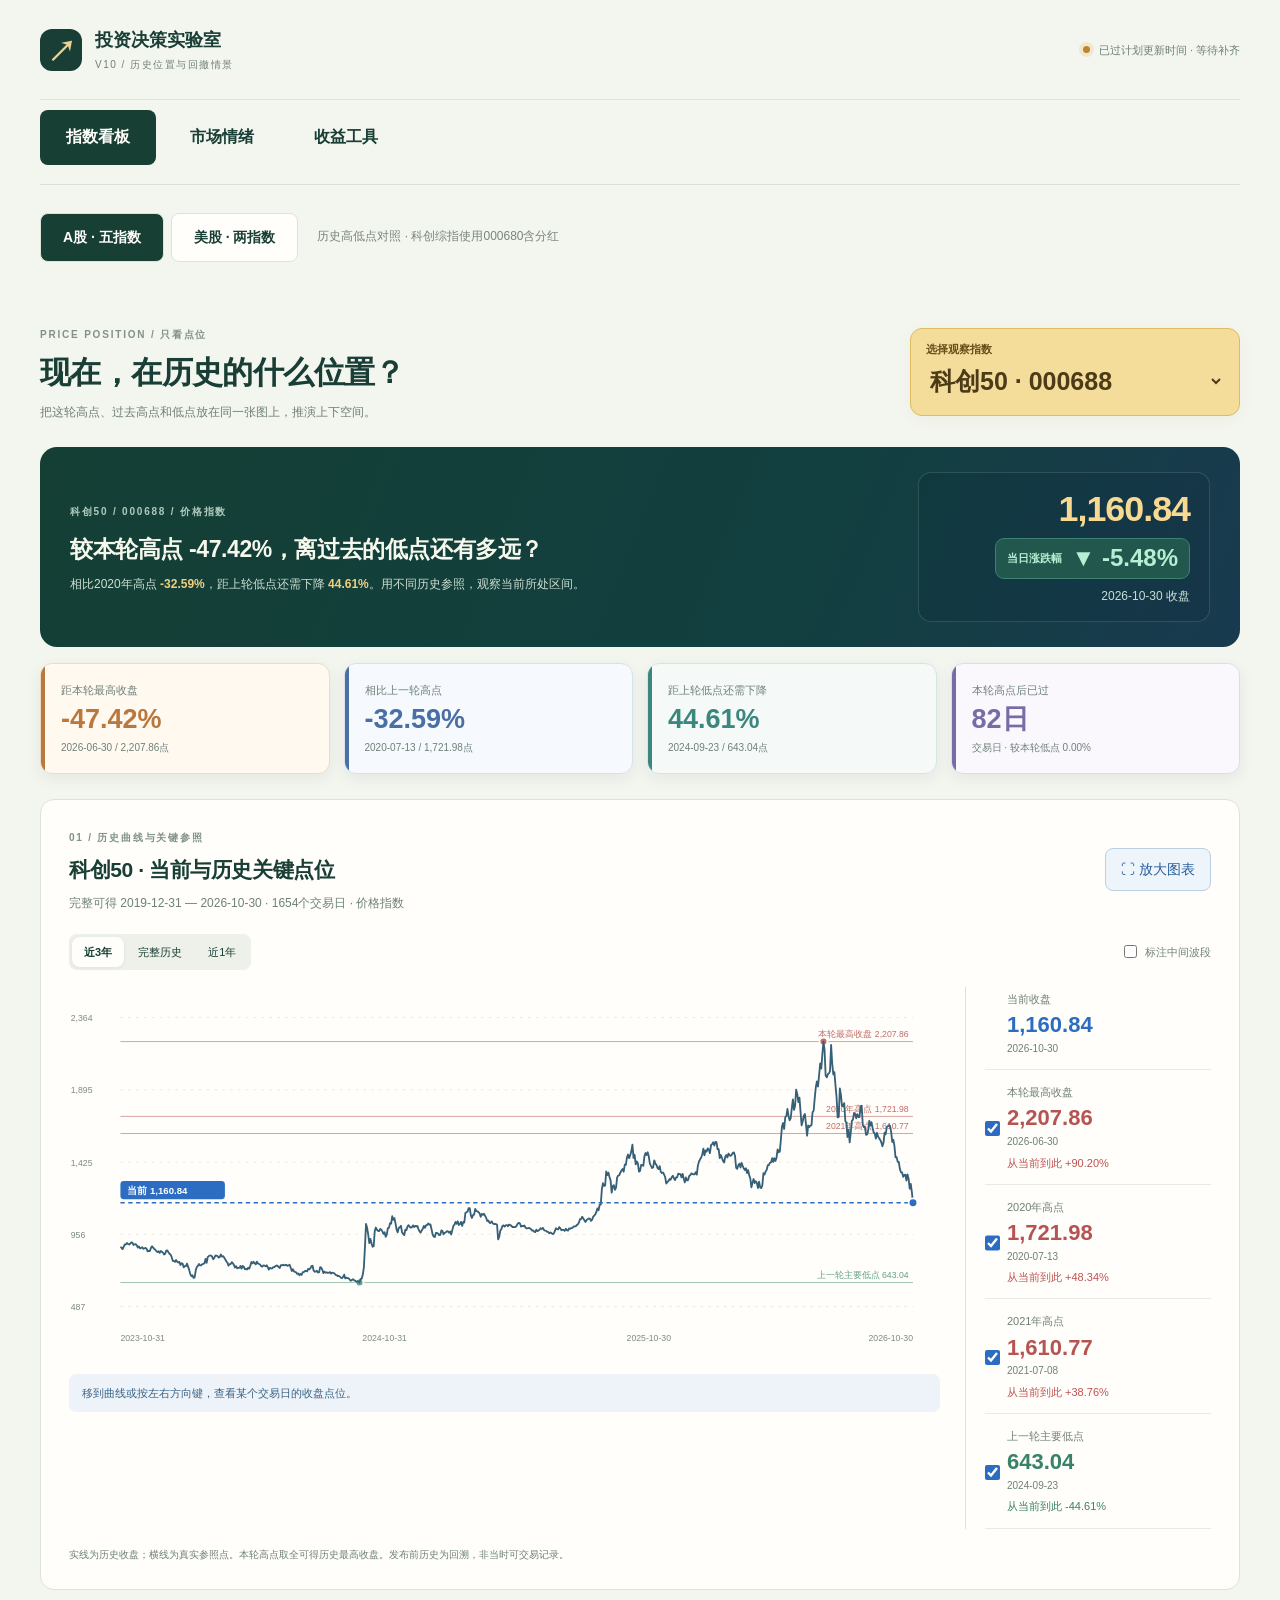
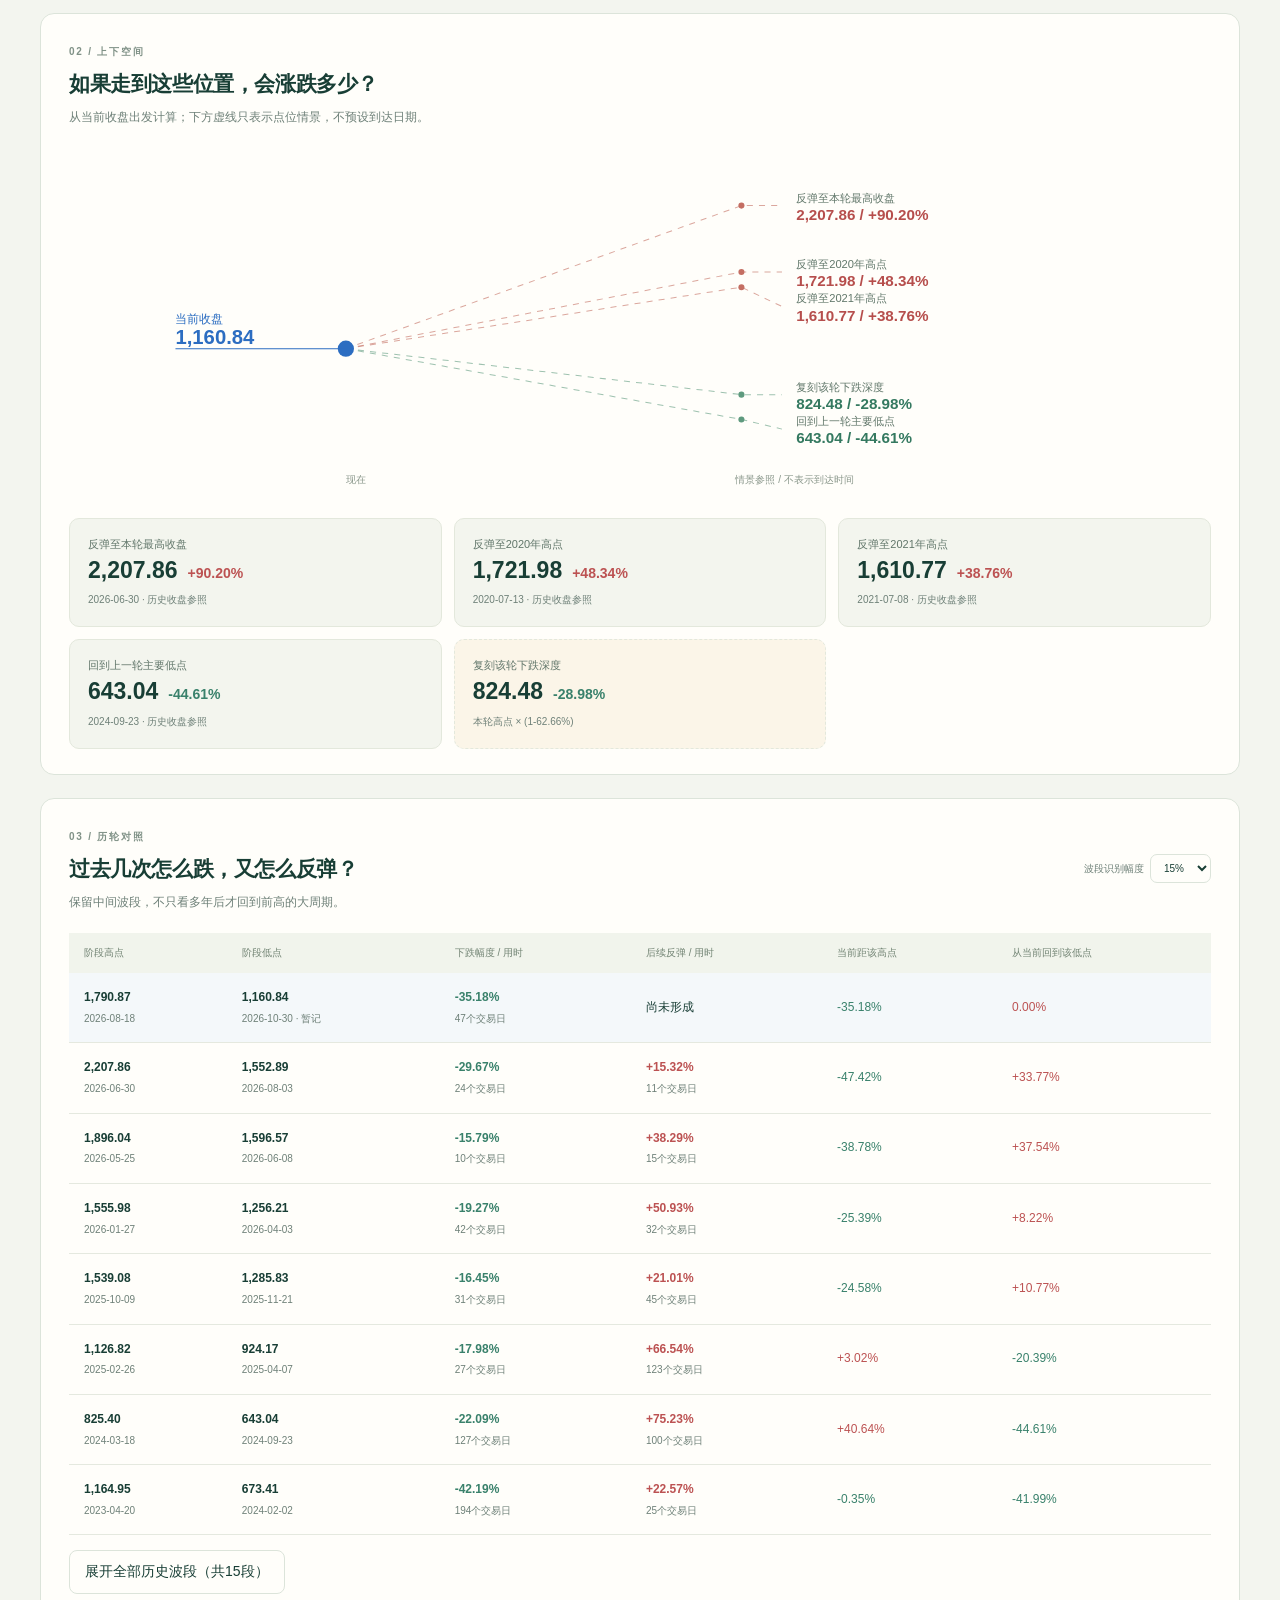
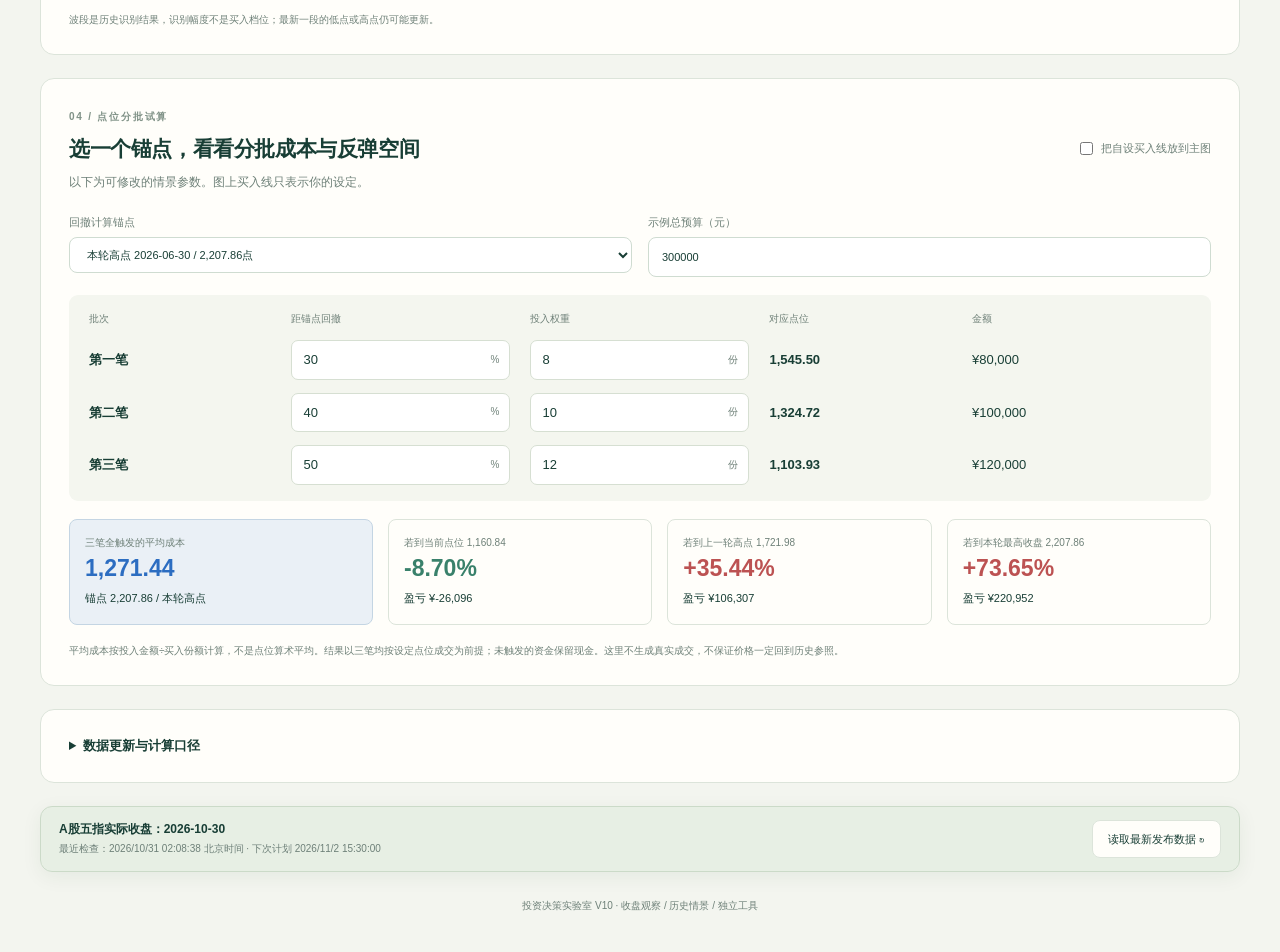
==== index.html @ 1f089e15 "fix(ui): separate daily change and close dates" ====
<!doctype html><html lang="zh-CN"><head><meta charset="utf-8"><meta name="viewport" content="width=device-width,initial-scale=1"><title>投资决策实验室 · V10</title><link rel="stylesheet" href="map-style.css?v=20261030r6"></head><body>
<header><a class="brand" href="#"><span class="brand-icon">↗</span><span>投资决策实验室<small>V10 / 历史位置与回撤情景</small></span></a><div class="status-pill"><i></i><span id="serviceState">正在连接每日收盘数据</span></div></header>
<main><nav class="main-nav" aria-label="主导航"><button data-page="indices" class="active">指数看板</button><button data-page="sentiment">市场情绪</button><button data-page="tools">收益工具</button></nav><div id="indicesPage"><div class="market-switch" role="group" aria-label="市场选择"><button data-market="cn" class="active">A股 · 五指数</button><button data-market="us">美股 · 两指数</button><span id="marketNote">历史高低点对照 · 科创综指使用000680含分红</span></div><section class="intro"><div><span class="eyebrow">PRICE POSITION / 只看点位</span><h1>现在，在历史的什么位置？</h1><p id="introText">把这轮高点、过去高点和低点放在同一张图上，推演上下空间。</p></div><label class="index-picker">选择观察指数<select id="indexSelect" aria-label="选择观察指数"><option value="000688">科创50 · 000688</option><option value="000680">科创综指 · 000680</option><option value="000698">科创100 · 000698</option><option value="000699">科创200 · 000699</option><option value="399006">创业板指 · 399006</option></select></label></section>
<section id="daily" class="daily"></section><div id="metrics" class="metrics"></div>
<section class="panel map-panel"><div class="section-head"><div><span class="eyebrow">01 / 历史曲线与关键参照</span><h2 id="chartTitle">指数点位地图</h2><p id="chartDates"></p></div><button id="zoomButton" class="zoom-button">⛶ 放大图表</button></div><div class="chart-tools"><div id="ranges" class="segmented"><button data-range="three" class="active">近3年</button><button data-range="all" id="allRange">完整历史</button><button data-range="year">近1年</button></div><label class="check"><input type="checkbox" id="showStages"> 标注中间波段</label></div><div class="map-grid"><div class="plot-column"><div id="plot"></div><div class="chart-tip" id="chartTip" aria-live="polite">移到曲线或按左右方向键，查看某个交易日的收盘点位。</div></div><div id="anchorList" class="anchor-list"></div></div><p class="chart-note" id="chartMethod"></p></section>
<section class="panel"><div class="section-head"><div><span class="eyebrow">02 / 上下空间</span><h2>如果走到这些位置，会涨跌多少？</h2><p>从当前收盘出发计算；下方虚线只表示点位情景，不预设到达日期。</p></div></div><div id="scenarioPlot"></div><div id="scenarioCards" class="scenario-cards"></div></section>
<section class="panel"><div class="section-head"><div><span class="eyebrow">03 / 历轮对照</span><h2>过去几次怎么跌，又怎么反弹？</h2><p>保留中间波段，不只看多年后才回到前高的大周期。</p></div><label class="small-select">波段识别幅度<select id="waveSize"><option value="0.1">10%</option><option value="0.15" selected>15%</option><option value="0.2">20%</option></select></label></div><div id="historyTable" class="table-scroll"></div><p class="chart-note">波段是历史识别结果，识别幅度不是买入档位；最新一段的低点或高点仍可能更新。</p></section>
<section class="panel" id="usEvidence" hidden></section><section class="panel plan-panel"><div class="section-head"><div><span class="eyebrow">04 / 点位分批试算</span><h2>选一个锚点，看看分批成本与反弹空间</h2><p>以下为可修改的情景参数。图上买入线只表示你的设定。</p></div></div><div class="plan-controls"><label>回撤计算锚点<select id="planAnchor"></select></label><label>示例总预算（元）<input id="budget" type="number" min="1" value="300000" step="10000"></label></div><div class="tranche-inputs"><div>批次</div><div>距锚点回撤</div><div>投入权重</div><div>对应点位</div><div>金额</div><b>第一笔</b><label class="unit"><input aria-label="第一笔回撤百分比" id="dd0" type="number" min="0" max="99" value="30"><span>%</span></label><label class="unit"><input aria-label="第一笔投入权重" id="w0" type="number" min="1" value="8"><span>份</span></label><strong id="p0"></strong><span id="c0"></span><b>第二笔</b><label class="unit"><input aria-label="第二笔回撤百分比" id="dd1" type="number" min="0" max="99" value="40"><span>%</span></label><label class="unit"><input aria-label="第二笔投入权重" id="w1" type="number" min="1" value="10"><span>份</span></label><strong id="p1"></strong><span id="c1"></span><b>第三笔</b><label class="unit"><input aria-label="第三笔回撤百分比" id="dd2" type="number" min="0" max="99" value="50"><span>%</span></label><label class="unit"><input aria-label="第三笔投入权重" id="w2" type="number" min="1" value="12"><span>份</span></label><strong id="p2"></strong><span id="c2"></span></div><p id="planError" role="alert"></p><div id="planResult"></div><p class="chart-note">平均成本按投入金额÷买入份额计算，不是点位算术平均。结果以三笔均按设定点位成交为前提；未触发的资金保留现金。这里不生成真实成交，不保证价格一定回到历史参照。</p></section>
<details class="panel sources"><summary>数据更新与计算口径</summary><div id="sourceDetails"></div><p>A股收盘后半小时（北京时间15:30）检查；美股按交易日历的实际收盘后半小时检查，自动区分夏令时、冬令时和提前收市。</p><p>任务排队、数据源延迟会影响到达时间，页面保留真实收盘日期及错误状态。美股情景只平移历史跌幅，不预测最低点、收益或到达日期。普通／深度／恐慌是观察分类，不是已验证的买入信号。</p><p>科创综指使用000680含分红，其余A股为价格指数；创业板1205附近与593附近分别是上轮低点和全历史极端低点。所有金额试算均不计交易佣金。</p></details><div class="update-bar"><div><b id="updateLabel">读取数据中</b><small id="checkedLabel"></small></div><button id="refreshButton">检查最新收盘 ↻</button></div></div><section id="legacyPage" hidden><iframe id="legacyFrame" title="市场情绪与收益工具" sandbox="allow-scripts allow-same-origin allow-downloads"></iframe></section><footer>投资决策实验室 V10 · 收盘观察 / 历史情景 / 独立工具</footer></main>
<dialog id="zoom"><div class="dialog-head"><h2 id="zoomTitle"></h2><button id="closeZoom" aria-label="关闭放大图表">关闭 ×</button></div><div id="zoomPlot"></div><p class="chart-tip" id="zoomTip"></p></dialog>
<script src="price-core.js?v=20261030r6"></script><script src="wave-core.js?v=20261030r6"></script><script src="seed.js?v=20261030r6"></script><script src="price-view.js?v=20261030r6"></script></body></html>
---- map-style.css ----
:root{--ink:#183e35;--muted:#6e8078;--paper:#fffefa;--bg:#f3f5ef;--line:#dce4da;--blue:#2c6dc1;--red:#bc5252;--green:#39816b;--gold:#bd852f;--font:Inter,"Microsoft YaHei","PingFang SC",sans-serif}*{box-sizing:border-box}body{margin:0;background:var(--bg);color:var(--ink);font:14px/1.65 var(--font)}button,input,select{font:inherit}button,select{cursor:pointer}button{border:1px solid var(--line);border-radius:8px;background:var(--paper);color:var(--ink);padding:9px 15px;transition:background .15s}button:hover{background:#eaf0e7}button:focus-visible,input:focus-visible,select:focus-visible,summary:focus-visible,svg:focus-visible{outline:3px solid #73a8e3;outline-offset:3px}a{color:var(--blue)}header,main{width:min(1380px,calc(100% - 80px));margin:auto}header{display:flex;justify-content:space-between;align-items:center;padding:26px 0;border-bottom:1px solid var(--line)}.brand{display:flex;gap:13px;align-items:center;text-decoration:none;color:var(--ink);font-size:18px;font-weight:700}.brand small{display:block;letter-spacing:1.5px;font-size:10px;font-weight:500;color:var(--muted);margin-top:1px}.brand-icon{width:42px;height:42px;background:var(--ink);color:#ecd190;display:grid;place-items:center;border-radius:12px;font-size:29px}.status-pill{font-size:11px;display:flex;align-items:center;gap:9px;color:var(--muted)}.status-pill i{width:7px;height:7px;border-radius:50%;background:var(--green);box-shadow:0 0 0 4px #dfebe1}.status-pill.stale i{background:var(--gold);box-shadow:0 0 0 4px #f1e7d0}.intro{display:flex;align-items:center;justify-content:space-between;gap:30px;padding:34px 0 24px}.eyebrow{font-size:10px;letter-spacing:1.8px;color:#809287;font-weight:650}.intro h1{font-size:31px;letter-spacing:-.6px;line-height:1.3;margin:8px 0 10px}.intro p,.section-head p{color:var(--muted);margin:6px 0 0;font-size:12px}.index-picker{display:block;min-width:295px;border-radius:12px;padding:11px 15px;background:#f3dc9a;border:1px solid #d7b96c;color:#654c19;font-size:11px;font-weight:700;box-shadow:0 5px 14px #a8791010}.index-picker select{display:block;border:0;background:transparent;width:100%;font-size:20px;color:#4b3b18;font-weight:750;outline-offset:2px;padding:3px 0}.daily{background:#153f35;border-radius:17px;display:flex;justify-content:space-between;align-items:center;padding:25px 30px;color:#fff;gap:30px}.daily .eyebrow{color:#b0cbbd}.daily h2{font-size:23px;margin:10px 0 8px;color:#f6f8ed;line-height:1.5}.daily p{font-size:12px;color:#cee0d3;max-width:850px;margin:0}.daily p b{color:#f0ce80}.daily-price{text-align:right;flex:0 0 210px}.daily-price strong{display:block;font-size:45px;line-height:1.3;letter-spacing:-1px;font-variant-numeric:tabular-nums;color:#f7d994}.daily-price small{font-size:11px;color:#bfd0c4}.metrics{display:grid;grid-template-columns:repeat(4,1fr);gap:14px;margin:16px 0 25px}.metric{border:1px solid var(--line);border-radius:12px;background:var(--paper);padding:17px 20px;min-width:0}.metric span{display:block;font-size:11px;color:var(--muted)}.metric strong{display:block;font-size:27px;line-height:1.5;font-weight:750;font-variant-numeric:tabular-nums}.metric small{display:block;color:var(--muted);font-size:10px}.positive{color:var(--red)}.negative{color:var(--green)}.blue{color:var(--blue)}.panel{padding:25px 28px;background:var(--paper);border:1px solid var(--line);border-radius:14px;margin-bottom:23px}.section-head{display:flex;justify-content:space-between;align-items:center;gap:20px;margin-bottom:20px}h2{font-size:21px;margin:5px 0 0;letter-spacing:-.4px}h3{font-size:16px}.zoom-button{color:#285e9c;border-color:#bbd0e1;background:#edf4fa;white-space:nowrap}.chart-tools{display:flex;justify-content:space-between;align-items:center;margin-bottom:17px;gap:20px}.segmented{display:inline-flex;background:#edf1e9;border-radius:8px;padding:3px;gap:2px}.segmented button{padding:6px 12px;border:0;background:transparent;font-size:11px;white-space:nowrap}.segmented .active{background:#fffefa;box-shadow:0 1px 4px #183d3512;color:#143d32;font-weight:700}.check{font-size:11px;color:var(--muted);display:flex;align-items:center;gap:5px}.check input,.anchor-item input{accent-color:var(--blue)}.map-grid{display:grid;grid-template-columns:minmax(0,1fr) 246px;gap:25px;align-items:start}.plot-column{min-width:0}.price-svg{width:100%;height:auto;display:block;touch-action:pan-y}.price-svg text,.scenario-svg text{font-family:var(--font)}.chart-tip{font-size:11px;background:#edf3f8;color:#386285;padding:10px 13px;border-radius:7px;min-height:38px;margin-top:8px}.anchor-list{border-left:1px solid var(--line);padding-left:19px}.anchor-item{display:grid;grid-template-columns:15px 1fr;gap:7px;border-bottom:1px solid #e7ebe3;padding:10px 0 12px}.anchor-item:first-child{padding-top:0}.anchor-item input{margin:5px 0 0}.anchor-item .anchor-label{font-size:11px;color:var(--muted)}.anchor-item strong{display:block;font-size:22px;line-height:1.4;font-variant-numeric:tabular-nums}.anchor-item small{display:block;font-size:10px;color:var(--muted)}.anchor-item em{font-style:normal;font-size:11px;display:block;margin-top:3px}.chart-note{font-size:10px;line-height:1.85;color:var(--muted);margin:17px 0 0}.scenario-svg{width:100%;max-height:355px;display:block}.scenario-cards{display:grid;grid-template-columns:repeat(3,1fr);gap:12px;margin-top:15px}.scenario-card{padding:16px 18px;background:#f3f5ee;border:1px solid #e3e8dc;border-radius:10px;min-width:0}.scenario-card.hypothesis{border-style:dashed;background:#fbf5e8}.scenario-card span{font-size:11px;color:#61766a;display:block}.scenario-card strong{display:block;font-size:23px;line-height:1.5;font-variant-numeric:tabular-nums}.scenario-card small{font-size:10px;color:var(--muted)}.scenario-card b{font-weight:650;margin-left:10px;font-size:14px}.table-scroll{overflow:auto}table{border-collapse:collapse;width:100%;min-width:820px;font-size:12px}th{text-align:left;background:#f1f4ec;color:#718373;font-size:10px;font-weight:500;padding:12px 15px;white-space:nowrap}td{padding:15px;border-bottom:1px solid #e5e9df;font-variant-numeric:tabular-nums}td b{display:block}td small{font-size:10px;color:var(--muted);display:block;margin-top:3px}.pending-row{background:#f4f8fa}.small-select{font-size:10px;color:var(--muted);white-space:nowrap}.small-select select{margin-left:6px;border:1px solid var(--line);background:#fffefa;border-radius:7px;padding:7px 9px;color:var(--ink)}.plan-controls{display:grid;grid-template-columns:1fr 1fr;gap:16px;margin-bottom:18px}.plan-controls label{display:block;font-size:11px;color:var(--muted)}.plan-controls select,.plan-controls input{width:100%;display:block;margin-top:6px;border:1px solid #cfdcd1;background:#fff;border-radius:8px;padding:10px 13px;color:var(--ink);min-width:0}.tranche-inputs{display:grid;grid-template-columns:1fr 1.2fr 1.2fr 1fr 1.2fr;gap:13px 20px;align-items:center;font-size:13px;padding:16px 20px;background:#f4f6ef;border-radius:9px}.tranche-inputs>div{color:var(--muted);font-size:10px}.unit{display:flex;align-items:center;border:1px solid #d6dfd2;border-radius:7px;background:#fff;overflow:hidden}.unit input{width:100%;min-width:0;border:0;background:transparent;padding:8px 11px;color:var(--ink)}.unit span{font-size:10px;padding-right:10px;color:var(--muted)}.plan-results{display:grid;grid-template-columns:1.15fr 1fr 1fr 1fr;gap:15px;margin-top:18px}.plan-result{padding:15px;border:1px solid var(--line);border-radius:8px}.plan-result:first-child{background:#eaf0f6;border-color:#c4d5e3}.plan-result small{font-size:10px;color:var(--muted);display:block}.plan-result strong{font-size:23px;display:block;line-height:1.5}.plan-result span{font-size:11px}#planError{color:#a34937;font-size:12px}.sources summary{font-size:13px;font-weight:650;cursor:pointer}.sources p{font-size:11px;line-height:1.9;color:var(--muted)}.sources ul{padding-left:20px;font-size:11px;color:var(--muted)}.sources a{word-break:break-all}.update-bar{position:sticky;bottom:12px;background:#e6eee4ef;backdrop-filter:blur(10px);border:1px solid #cbdac8;border-radius:12px;padding:13px 18px;display:flex;justify-content:space-between;gap:20px;align-items:center;box-shadow:0 5px 20px #17392610;z-index:5}.update-bar b{display:block;font-size:12px}.update-bar small{display:block;font-size:10px;color:var(--muted);margin-top:2px}.update-bar button{font-size:11px;white-space:nowrap}footer{text-align:center;color:var(--muted);padding:26px 0 38px;font-size:10px}dialog{width:min(1500px,96vw);max-width:none;border:1px solid var(--line);border-radius:14px;padding:22px 26px;background:var(--paper);color:var(--ink);max-height:94vh;overflow:auto}dialog::backdrop{background:#0b261dbd;backdrop-filter:blur(4px)}.dialog-head{display:flex;align-items:center;justify-content:space-between;margin-bottom:16px}.dialog-head h2{font-size:19px}#zoomPlot{min-width:750px}#zoomPlot .price-svg{max-height:75vh}.empty{padding:40px;color:var(--muted)}
@media(min-width:1500px){.map-grid{grid-template-columns:minmax(0,1fr) 260px}.price-svg{max-height:520px}}@media(max-width:1000px){header,main{width:calc(100% - 40px)}.map-grid{grid-template-columns:minmax(0,1fr) 200px;gap:15px}.anchor-list{padding-left:13px}.anchor-item strong{font-size:19px}.daily h2{font-size:21px}.daily-price{flex-basis:180px}.daily-price strong{font-size:38px}.metric{padding:14px}.metric strong{font-size:24px}.plan-results{grid-template-columns:1fr 1fr}}@media(max-width:720px){header,main{width:calc(100% - 28px)}header{padding:17px 0}.brand{font-size:16px}.brand-icon{width:36px;height:36px;font-size:25px}.status-pill{font-size:9px;max-width:135px;line-height:1.5}.intro{display:block;padding:25px 0 18px}.intro h1{font-size:27px}.intro p{font-size:11px}.index-picker{margin-top:19px;min-width:0;width:100%;padding:10px 14px}.index-picker select{font-size:21px}.daily{padding:20px;display:block}.daily h2{font-size:21px}.daily-price{text-align:left;display:flex;align-items:baseline;gap:13px;margin-top:14px}.daily-price strong{font-size:35px}.daily p{font-size:11px}.metrics{grid-template-columns:1fr 1fr;gap:9px;margin:12px 0 18px}.metric strong{font-size:25px}.metric small{font-size:9px}.panel{padding:20px 15px;margin-bottom:18px}.section-head{align-items:flex-start;gap:10px;margin-bottom:15px}.section-head h2{font-size:19px}.section-head p{font-size:10px}.section-head .eyebrow{font-size:9px}.zoom-button{font-size:10px;padding:8px 10px}.map-grid{display:block}.anchor-list{border-left:0;padding:0;margin-top:17px;display:grid;grid-template-columns:1fr 1fr;gap:9px}.anchor-item,.anchor-item:first-child{border:1px solid var(--line);padding:11px;border-radius:8px;align-items:start}.anchor-item strong{font-size:21px}.anchor-item em{font-size:10px}.price-svg{min-height:220px}.chart-tools{gap:9px;flex-wrap:wrap}.scenario-cards{grid-template-columns:1fr 1fr;gap:9px}.scenario-card{padding:12px}.scenario-card span{font-size:10px}.scenario-card strong{font-size:21px}.scenario-card b{display:block;margin:0;font-size:13px}.scenario-svg{min-height:270px}.chart-note{font-size:9px}.plan-controls{grid-template-columns:1fr;gap:10px}.tranche-inputs{padding:12px 8px;gap:10px 6px;grid-template-columns:.85fr 1fr 1fr 1.1fr 1.1fr;font-size:10px}.tranche-inputs>div{font-size:9px}.unit input{padding:8px 5px}.unit span{padding-right:4px;font-size:9px}.tranche-inputs>strong{font-size:11px}.plan-results{gap:9px}.plan-result{padding:11px}.plan-result strong{font-size:22px}.update-bar{padding:11px 12px;bottom:6px;gap:10px}.update-bar b{font-size:10px}.update-bar small{font-size:9px}.update-bar button{font-size:10px;padding:8px}.small-select{font-size:9px;white-space:normal}.small-select select{display:block;margin:5px 0 0}.sources{padding:15px}dialog{padding:16px}.dialog-head h2{font-size:16px}}@media(prefers-reduced-motion:reduce){*{scroll-behavior:auto!important;transition:none!important}}

/* Keep daily metrics unobscured; charts fit a phone before optional enlargement. */
.update-bar{position:relative;bottom:auto}
@media(max-width:720px){.price-svg{min-height:230px}.price-svg text{font-size:14px}.scenario-svg{min-height:210px}.scenario-svg text{font-size:14px}.scenario-svg text[font-weight]{font-size:17px}.plan-panel .section-head{flex-wrap:wrap}}
/* V10: one primary navigation, independent market scopes, traceable ETF cards. */
[hidden]{display:none!important}.main-nav{display:flex;gap:8px;border-bottom:1px solid #d8e1d5;padding:10px 0 19px;margin-bottom:28px}.main-nav button{font-size:16px;font-weight:700;padding:14px 26px;border:none;background:transparent}.main-nav .active,.market-switch .active{background:#173f34;color:#fffefa}.market-switch{display:flex;gap:7px;align-items:center;margin-bottom:26px;flex-wrap:wrap}.market-switch button{font-size:14px;font-weight:700;padding:12px 22px}.market-switch>span{margin-left:12px;color:#788579;font-size:12px}.index-picker{min-width:330px;max-width:100%;background:#f4dd9a;border:1px solid #dfbc61;box-shadow:0 4px 14px #b7953f10}.index-picker select{font-size:25px;font-weight:800;padding:8px 0;width:100%}.etf-panel{margin-top:22px}.etf-grid{display:grid;grid-template-columns:repeat(3,1fr);gap:16px;margin:22px 0}.etf-card{border:1px solid #dce4d7;border-radius:12px;padding:22px;position:relative;background:#fbfcf7}.etf-card h3{font-size:17px;max-width:85%;margin:0 0 7px}.etf-card>a{font-size:12px;color:#376e83}.etf-card>strong{display:block;font-size:36px;letter-spacing:-1px;margin:22px 0 2px;color:#317a62}.etf-card>.premium-high{color:#ac5425}.etf-card small{display:block;color:#7d8c82;font-size:11px;line-height:1.7;overflow-wrap:anywhere}.rank{position:absolute;right:20px;top:18px;color:#a1b6a4;font-size:24px;font-family:Georgia,serif}.etf-card dl{padding:15px 0 8px;margin:14px 0 0;border-top:1px solid #e1e6dc}.etf-card dl div{display:flex;justify-content:space-between;gap:12px;margin-bottom:10px;font-size:12px}.etf-card dt{color:#7d8c82}.etf-card dd{margin:0;font-weight:600}.small-badge{background:#edf1e5;padding:9px 12px;border-radius:6px;color:#647963;font-size:11px}.premium-warning{padding:12px 16px;background:#fff3dc;color:#9a581f;border:1px solid #ead2a2;border-radius:8px;margin:16px 0;font-size:13px}.etf-panel details summary{font-size:12px;color:#587c6e;cursor:pointer}.etf-panel details p,#usEvidence p{font-size:13px;line-height:1.9;color:#647a6d}#legacyFrame{display:block;width:100%;border:0;min-height:1600px;background:#f6f7f1;border-radius:15px}.legacy-intro{margin-bottom:18px}.legacy-intro h2{font-size:28px}.legacy-intro p{color:#7d8c82;font-size:13px}.source-warning{color:#a56831}.metric strong{overflow-wrap:anywhere}.daily p{max-width:850px}.main-nav button:focus-visible,.market-switch button:focus-visible{outline:3px solid #b69234;outline-offset:3px}
@media(max-width:720px){.main-nav{gap:0;margin-bottom:20px}.main-nav button{font-size:14px;padding:12px 17px}.market-switch{margin-bottom:20px}.market-switch button{padding:10px 16px}.market-switch>span{font-size:10px;margin:4px 0 0;width:100%}.index-picker{min-width:0;width:100%}.index-picker select{font-size:23px}.etf-grid{grid-template-columns:1fr;gap:12px}.etf-card{padding:18px}.etf-card>strong{font-size:32px;margin-top:15px}.etf-card dl{display:grid;grid-template-columns:1fr;gap:0}.etf-panel .section-head{flex-wrap:wrap}.small-badge{font-size:10px}.daily h2{font-size:24px}.metric strong{font-size:25px}#legacyFrame{min-height:2100px}.main-nav{position:relative}.etf-panel{margin-top:16px}}

/* Color gives each comparison a distinct role; only the daily move uses direction colors. */
.daily{background:linear-gradient(112deg,#153f35 0%,#123f40 64%,#193a4f 100%)}
.daily-price{flex:0 0 292px;min-width:0;display:flex;flex-direction:column;align-items:flex-end;gap:9px;padding:16px 19px;border:1px solid #ffffff20;border-radius:13px;background:#071e281f;text-align:right}
.daily-price strong{font-size:clamp(32px,2.8vw,45px);line-height:1.12}
.day-move{display:flex;align-items:center;justify-content:flex-end;align-self:flex-end;gap:10px;margin:0;padding:5px 11px;border:1px solid transparent;border-radius:9px;font-variant-numeric:tabular-nums}
.day-move span{font-size:11px;font-weight:600}
.day-move b{font-size:24px;line-height:1.2;white-space:nowrap}
.day-move.up{color:#ffb8a9;background:#633d40;border-color:#9d6060}
.day-move.down{color:#b8efd4;background:#21574d;border-color:#3f8170}
.day-move.flat{color:#f0d996;background:#4e523e;border-color:#817d50}
.daily-meta{display:flex;flex-direction:column;align-items:flex-end;gap:2px;width:100%;color:#c9ded7;font-size:12px;line-height:1.45;white-space:nowrap}
.daily-stale{color:#f7d994;white-space:normal}
.metric{position:relative;overflow:hidden;box-shadow:0 5px 16px #193e3510}
.metric::before{content:"";position:absolute;inset:0 auto 0 0;width:4px;background:var(--metric-accent)}
.metric:nth-child(1){--metric-accent:#b9783d;background:#fff9f0;border-color:#eadcc8}
.metric:nth-child(2){--metric-accent:#496fa4;background:#f6f9fd;border-color:#d7e1ec}
.metric:nth-child(3){--metric-accent:#3b877e;background:#f5faf8;border-color:#d5e6e0}
.metric:nth-child(4){--metric-accent:#796ca6;background:#faf8fd;border-color:#e0daee}
.metric strong{color:var(--metric-accent)}
#legacyFrame{height:1px;min-height:0;background:transparent;border-radius:0}
@media(max-width:1000px) and (min-width:721px){.daily-price{flex-basis:270px}}
@media(max-width:720px){.daily-price{width:100%;flex-basis:auto;align-items:flex-start;text-align:left;margin-top:16px;padding:14px 15px;gap:7px}.daily-price strong{font-size:35px}.day-move{align-self:flex-start;gap:8px;padding:4px 9px}.day-move span{font-size:10px}.day-move b{font-size:20px}.daily-meta{align-items:flex-start;white-space:normal;font-size:11px}}
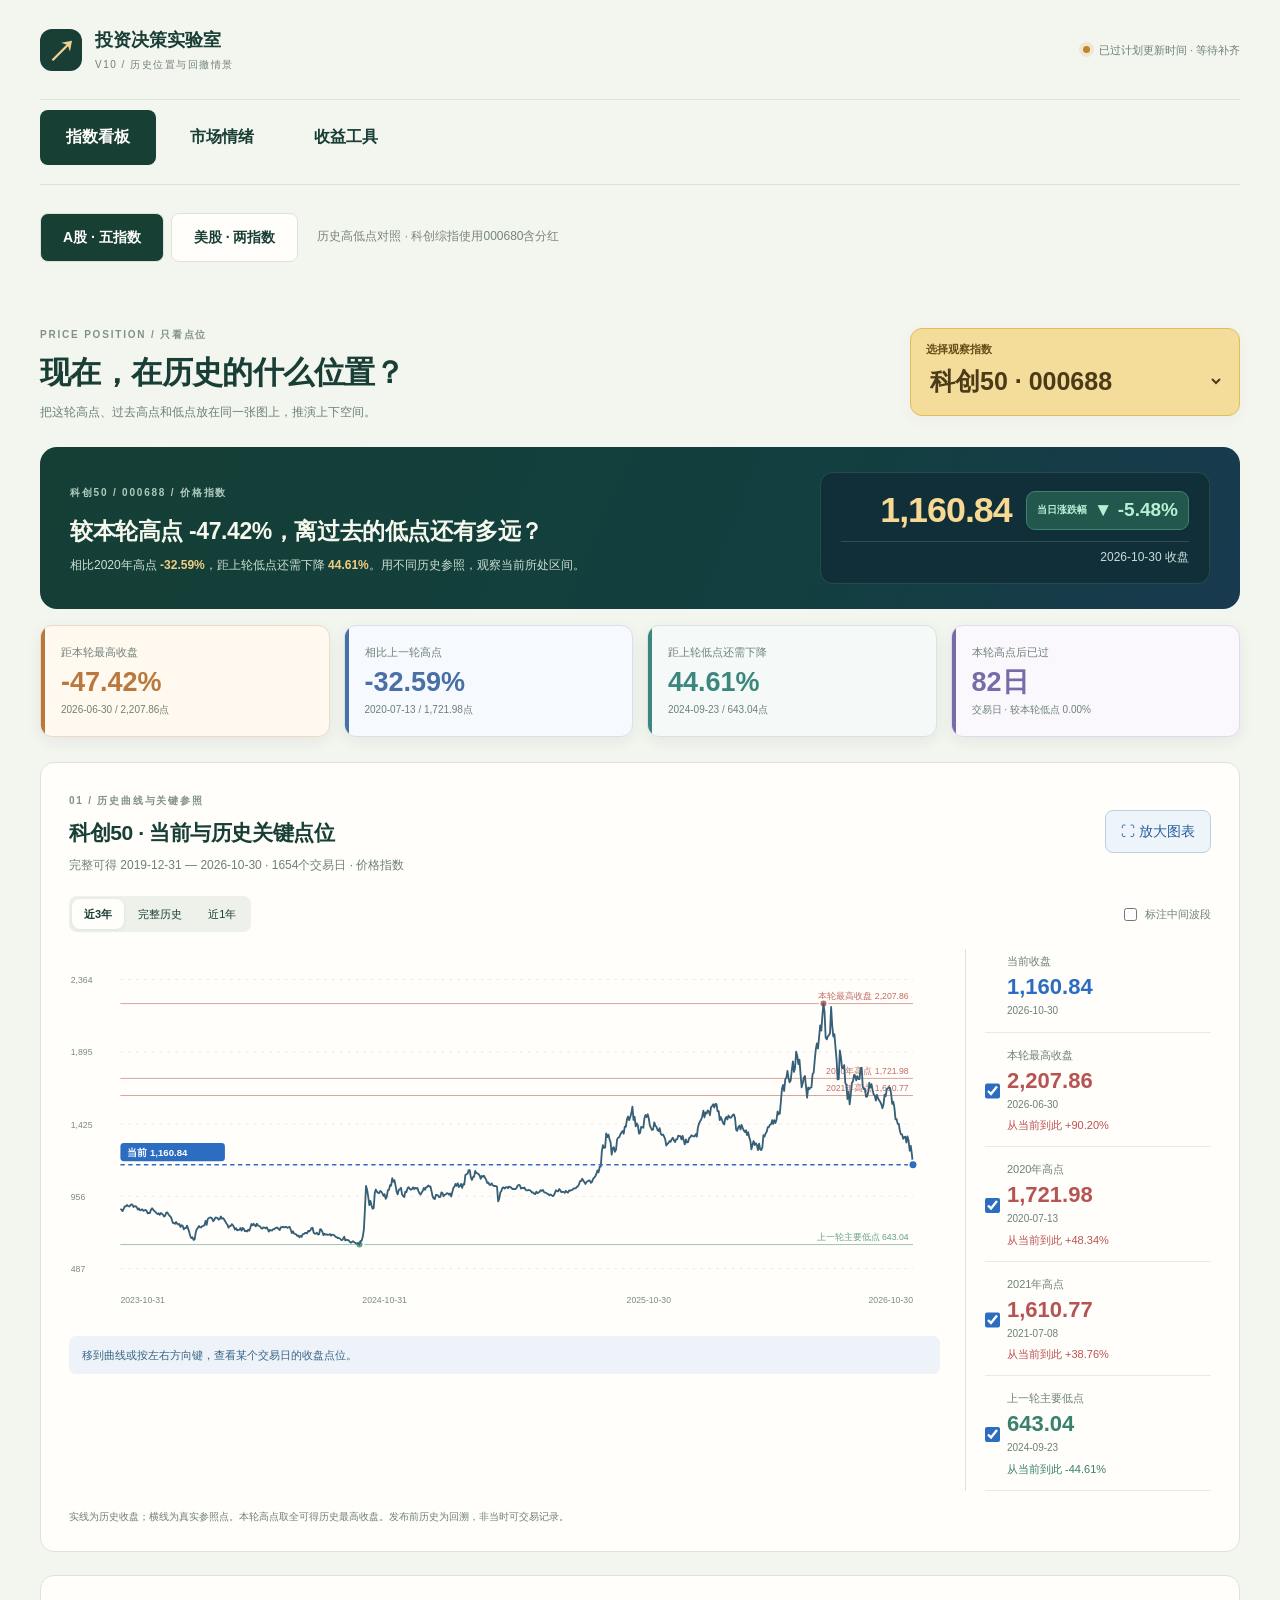
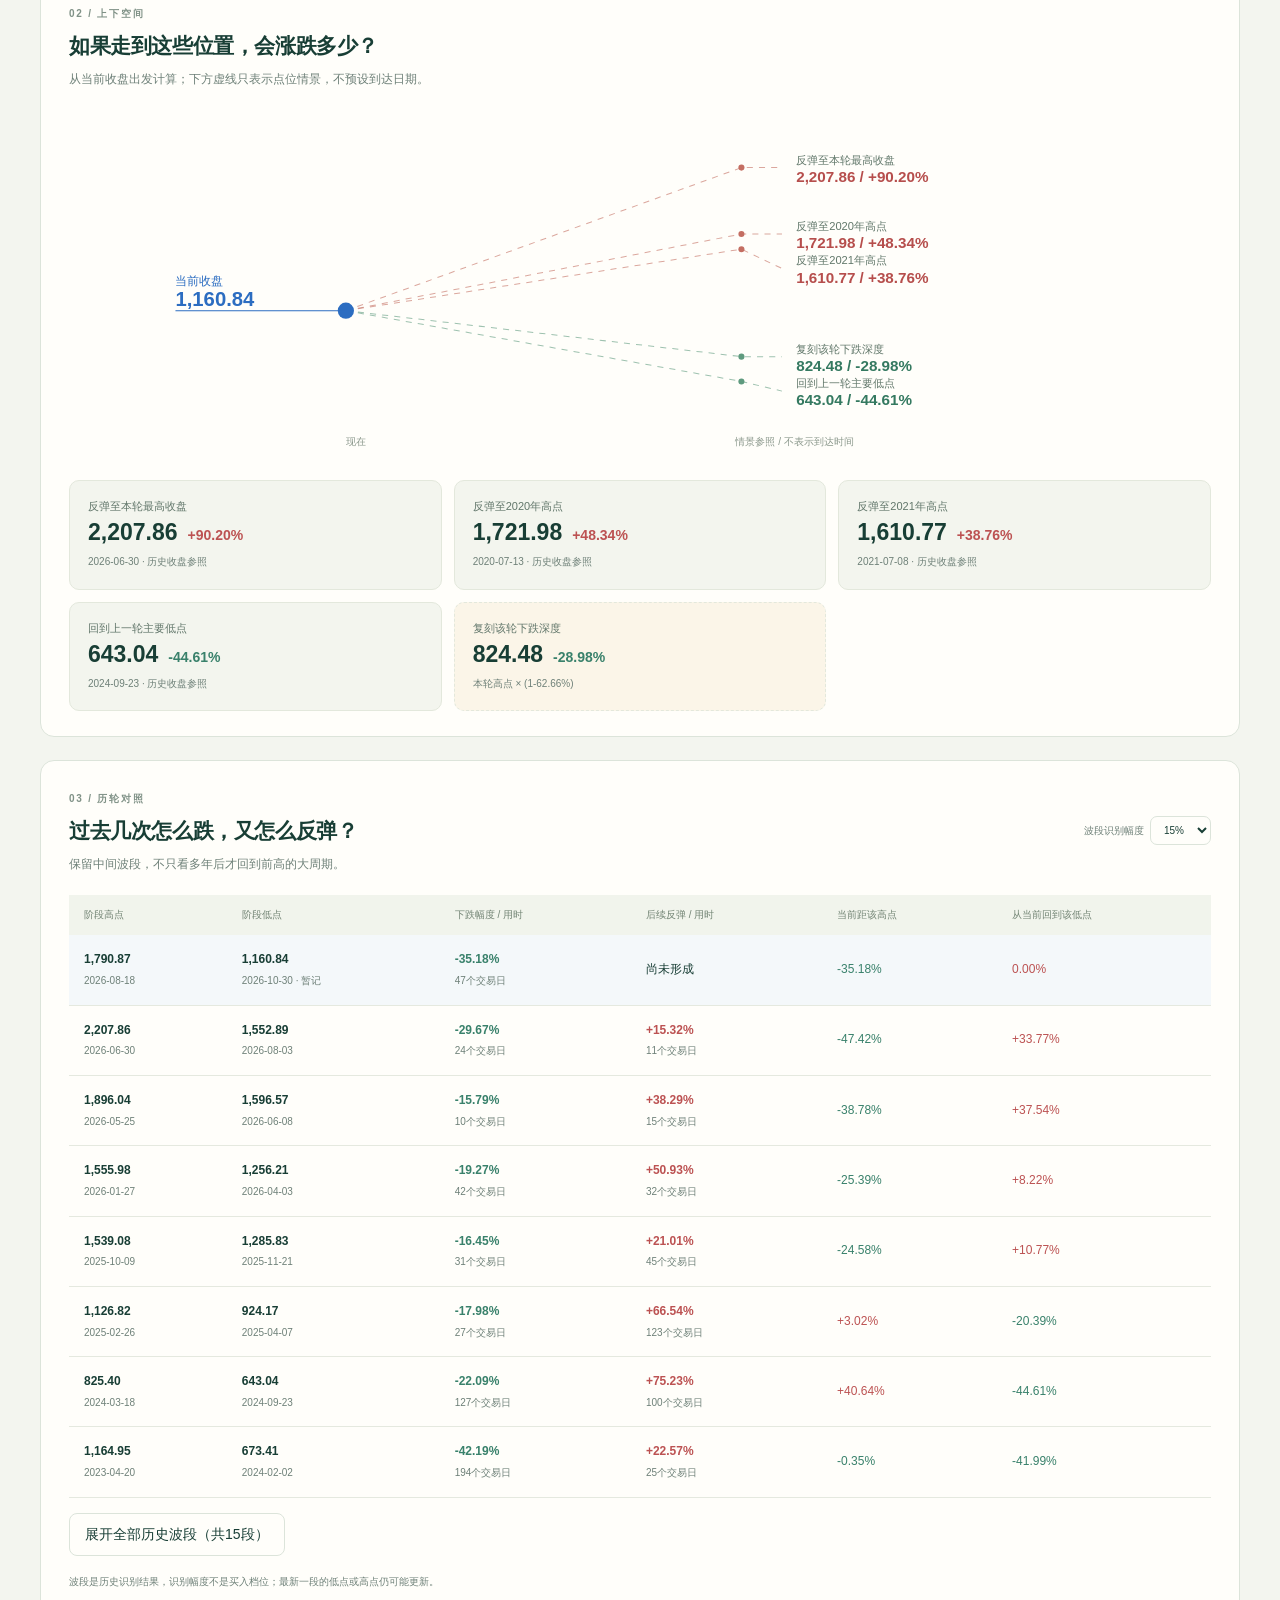
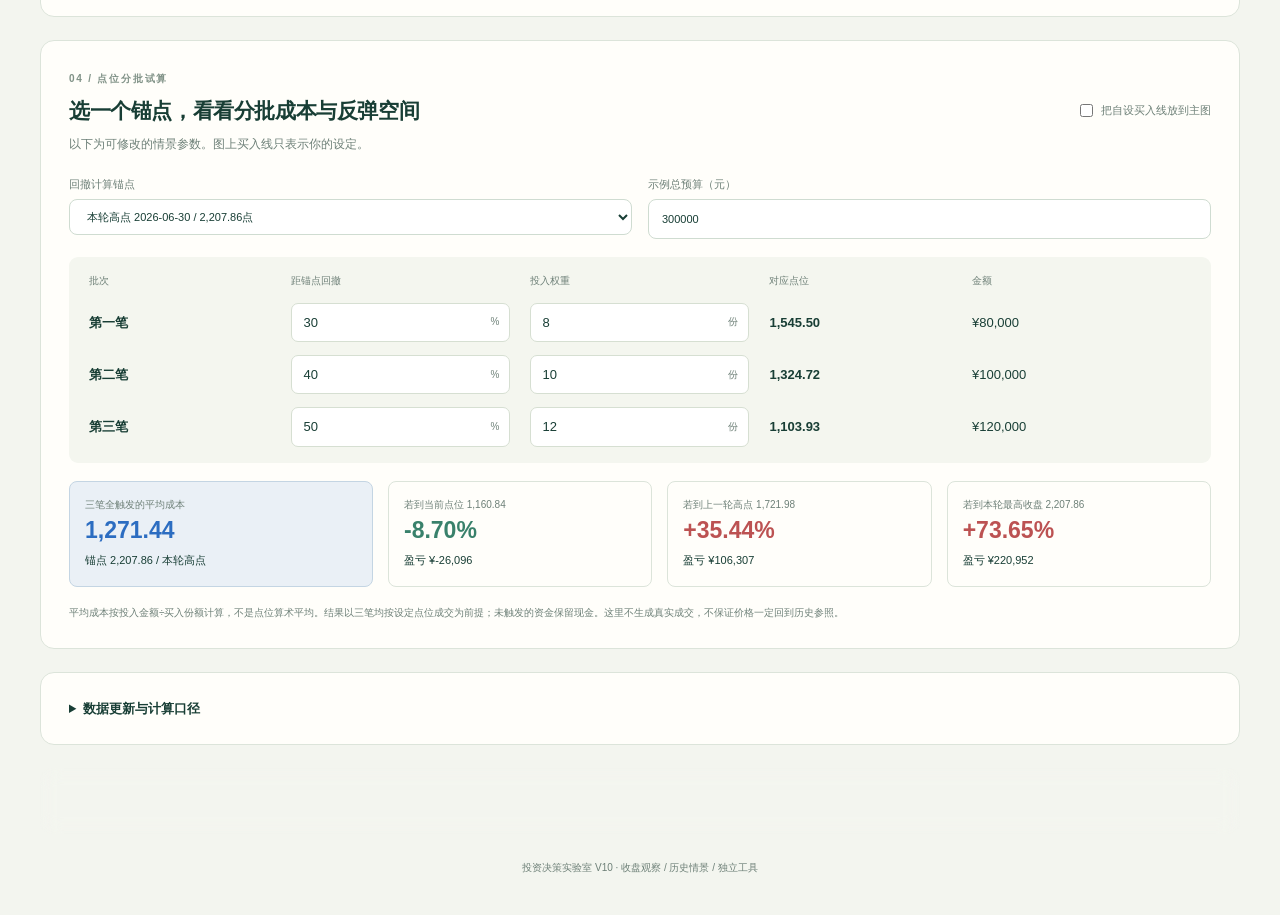
==== commit 37c307ab: "fix: verify timely NDX close and refresh stale dashboard views" ====
--- a/index.html
+++ b/index.html
@@ -1,4 +1,4 @@
-<!doctype html><html lang="zh-CN"><head><meta charset="utf-8"><meta name="viewport" content="width=device-width,initial-scale=1"><title>投资决策实验室 · V10</title><link rel="stylesheet" href="map-style.css?v=20261030r6"></head><body>
+<!doctype html><html lang="zh-CN"><head><meta charset="utf-8"><meta name="viewport" content="width=device-width,initial-scale=1"><title>投资决策实验室 · V10</title><link rel="stylesheet" href="map-style.css?v=20261031r1"></head><body>
 <header><a class="brand" href="#"><span class="brand-icon">↗</span><span>投资决策实验室<small>V10 / 历史位置与回撤情景</small></span></a><div class="status-pill"><i></i><span id="serviceState">正在连接每日收盘数据</span></div></header>
 <main><nav class="main-nav" aria-label="主导航"><button data-page="indices" class="active">指数看板</button><button data-page="sentiment">市场情绪</button><button data-page="tools">收益工具</button></nav><div id="indicesPage"><div class="market-switch" role="group" aria-label="市场选择"><button data-market="cn" class="active">A股 · 五指数</button><button data-market="us">美股 · 两指数</button><span id="marketNote">历史高低点对照 · 科创综指使用000680含分红</span></div><section class="intro"><div><span class="eyebrow">PRICE POSITION / 只看点位</span><h1>现在，在历史的什么位置？</h1><p id="introText">把这轮高点、过去高点和低点放在同一张图上，推演上下空间。</p></div><label class="index-picker">选择观察指数<select id="indexSelect" aria-label="选择观察指数"><option value="000688">科创50 · 000688</option><option value="000680">科创综指 · 000680</option><option value="000698">科创100 · 000698</option><option value="000699">科创200 · 000699</option><option value="399006">创业板指 · 399006</option></select></label></section>
 <section id="daily" class="daily"></section><div id="metrics" class="metrics"></div>
@@ -8,4 +8,4 @@
 <section class="panel" id="usEvidence" hidden></section><section class="panel plan-panel"><div class="section-head"><div><span class="eyebrow">04 / 点位分批试算</span><h2>选一个锚点，看看分批成本与反弹空间</h2><p>以下为可修改的情景参数。图上买入线只表示你的设定。</p></div></div><div class="plan-controls"><label>回撤计算锚点<select id="planAnchor"></select></label><label>示例总预算（元）<input id="budget" type="number" min="1" value="300000" step="10000"></label></div><div class="tranche-inputs"><div>批次</div><div>距锚点回撤</div><div>投入权重</div><div>对应点位</div><div>金额</div><b>第一笔</b><label class="unit"><input aria-label="第一笔回撤百分比" id="dd0" type="number" min="0" max="99" value="30"><span>%</span></label><label class="unit"><input aria-label="第一笔投入权重" id="w0" type="number" min="1" value="8"><span>份</span></label><strong id="p0"></strong><span id="c0"></span><b>第二笔</b><label class="unit"><input aria-label="第二笔回撤百分比" id="dd1" type="number" min="0" max="99" value="40"><span>%</span></label><label class="unit"><input aria-label="第二笔投入权重" id="w1" type="number" min="1" value="10"><span>份</span></label><strong id="p1"></strong><span id="c1"></span><b>第三笔</b><label class="unit"><input aria-label="第三笔回撤百分比" id="dd2" type="number" min="0" max="99" value="50"><span>%</span></label><label class="unit"><input aria-label="第三笔投入权重" id="w2" type="number" min="1" value="12"><span>份</span></label><strong id="p2"></strong><span id="c2"></span></div><p id="planError" role="alert"></p><div id="planResult"></div><p class="chart-note">平均成本按投入金额÷买入份额计算，不是点位算术平均。结果以三笔均按设定点位成交为前提；未触发的资金保留现金。这里不生成真实成交，不保证价格一定回到历史参照。</p></section>
 <details class="panel sources"><summary>数据更新与计算口径</summary><div id="sourceDetails"></div><p>A股收盘后半小时（北京时间15:30）检查；美股按交易日历的实际收盘后半小时检查，自动区分夏令时、冬令时和提前收市。</p><p>任务排队、数据源延迟会影响到达时间，页面保留真实收盘日期及错误状态。美股情景只平移历史跌幅，不预测最低点、收益或到达日期。普通／深度／恐慌是观察分类，不是已验证的买入信号。</p><p>科创综指使用000680含分红，其余A股为价格指数；创业板1205附近与593附近分别是上轮低点和全历史极端低点。所有金额试算均不计交易佣金。</p></details><div class="update-bar"><div><b id="updateLabel">读取数据中</b><small id="checkedLabel"></small></div><button id="refreshButton">检查最新收盘 ↻</button></div></div><section id="legacyPage" hidden><iframe id="legacyFrame" title="市场情绪与收益工具" sandbox="allow-scripts allow-same-origin allow-downloads"></iframe></section><footer>投资决策实验室 V10 · 收盘观察 / 历史情景 / 独立工具</footer></main>
 <dialog id="zoom"><div class="dialog-head"><h2 id="zoomTitle"></h2><button id="closeZoom" aria-label="关闭放大图表">关闭 ×</button></div><div id="zoomPlot"></div><p class="chart-tip" id="zoomTip"></p></dialog>
-<script src="price-core.js?v=20261030r6"></script><script src="wave-core.js?v=20261030r6"></script><script src="seed.js?v=20261030r6"></script><script src="price-view.js?v=20261030r6"></script></body></html>
+<script src="price-core.js?v=20261031r1"></script><script src="wave-core.js?v=20261031r1"></script><script src="seed.js?v=20261031r1"></script><script src="price-view.js?v=20261031r1"></script></body></html>
--- a/map-style.css
+++ b/map-style.css
@@ -30,3 +30,12 @@
 #legacyFrame{height:1px;min-height:0;background:transparent;border-radius:0}
 @media(max-width:1000px) and (min-width:721px){.daily-price{flex-basis:270px}}
 @media(max-width:720px){.daily-price{width:100%;flex-basis:auto;align-items:flex-start;text-align:left;margin-top:16px;padding:14px 15px;gap:7px}.daily-price strong{font-size:35px}.day-move{align-self:flex-start;gap:8px;padding:4px 9px}.day-move span{font-size:10px}.day-move b{font-size:20px}.daily-meta{align-items:flex-start;white-space:normal;font-size:11px}}
+.daily-price{flex-basis:390px;align-items:stretch;gap:10px;padding:17px 20px;background:#102f38;border-color:#6f9a963d}
+.daily-value-row{display:flex;align-items:center;justify-content:flex-end;gap:14px;flex-wrap:wrap}
+.daily-value-row strong{font-size:clamp(32px,2.8vw,43px);line-height:1.15}
+.daily-value-row .day-move{align-self:auto;flex:0 0 auto;padding:7px 10px;gap:7px}
+.daily-value-row .day-move span{font-size:10px}
+.daily-value-row .day-move b{font-size:19px}
+.daily-meta{padding-top:7px;border-top:1px solid #ffffff24}
+@media(max-width:1000px){.daily-price{flex-basis:350px}.daily-value-row strong{font-size:34px}}
+@media(max-width:720px){.daily-price{flex-basis:auto;align-items:stretch;width:100%}.daily-value-row{justify-content:flex-start;gap:10px}.daily-value-row strong{font-size:clamp(28px,8vw,36px)}.daily-value-row .day-move{padding:5px 8px}.daily-value-row .day-move b{font-size:17px}.daily-meta{align-items:flex-start}}
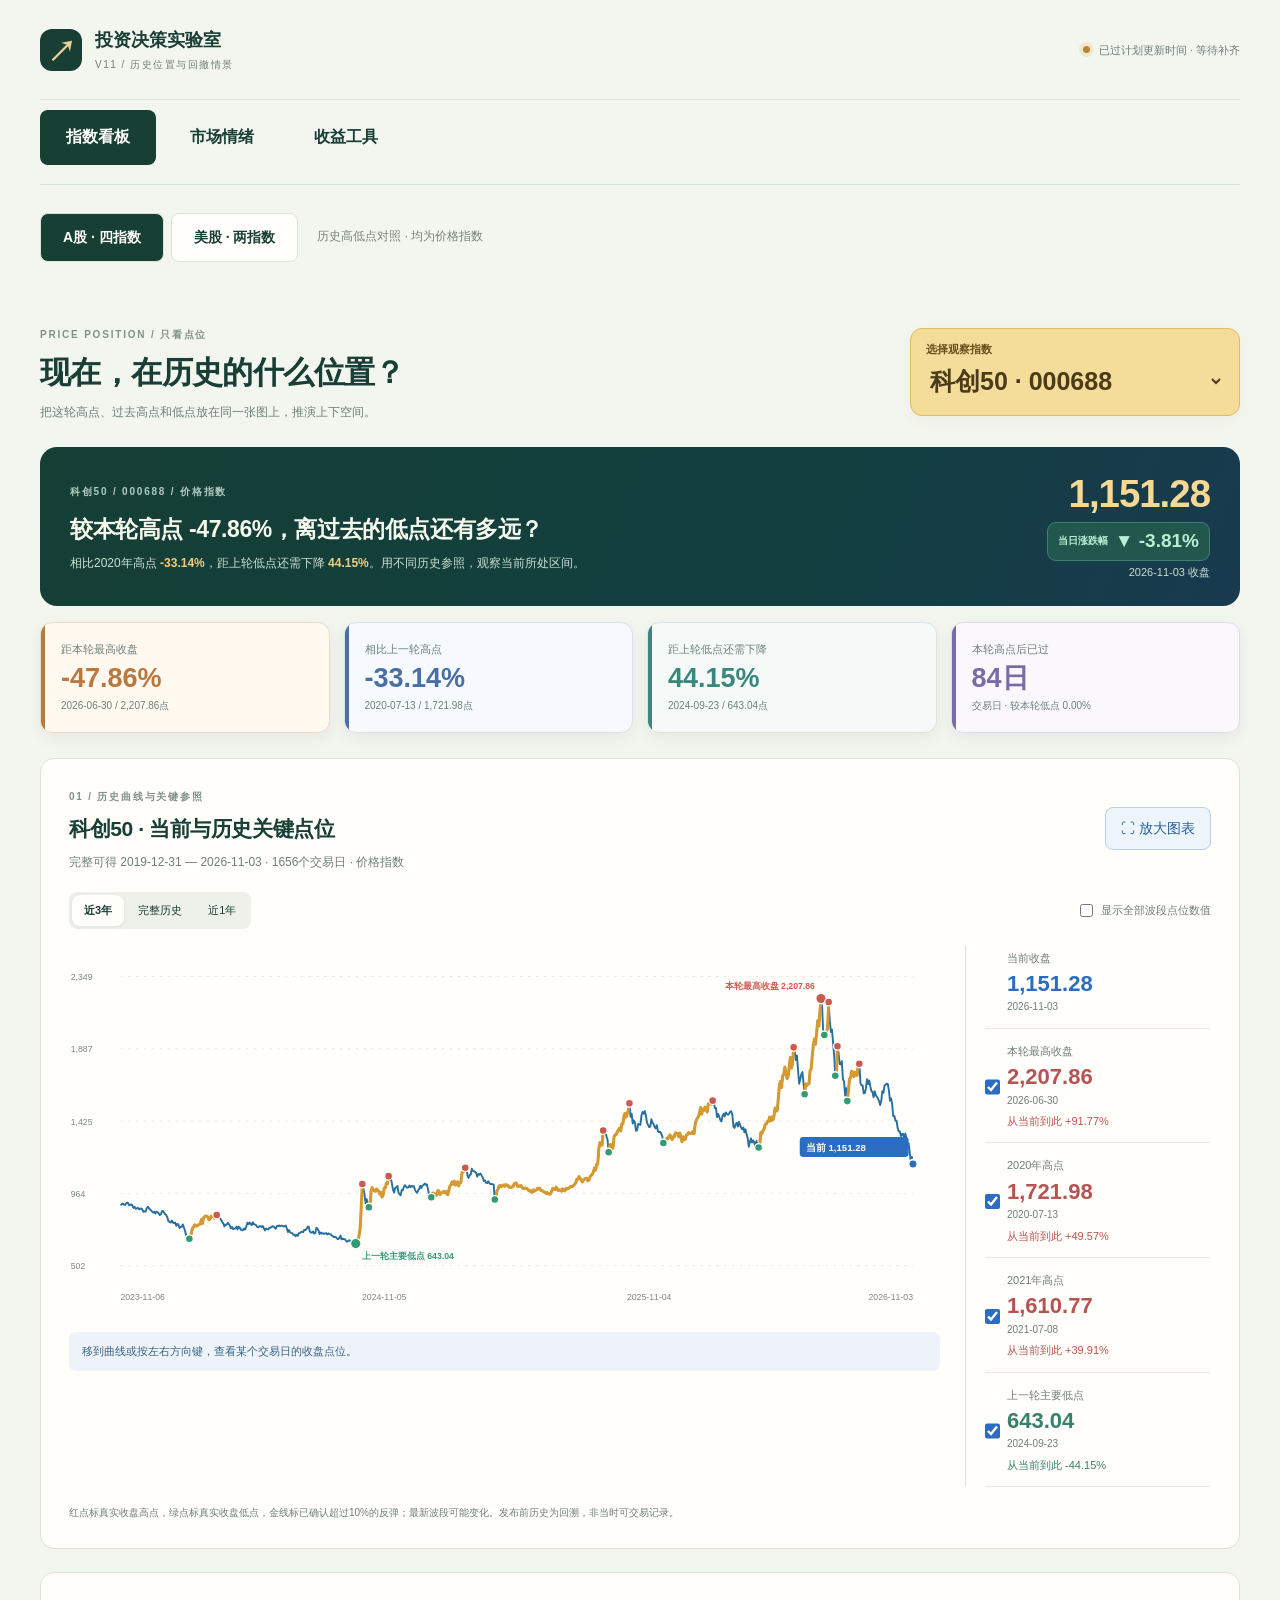
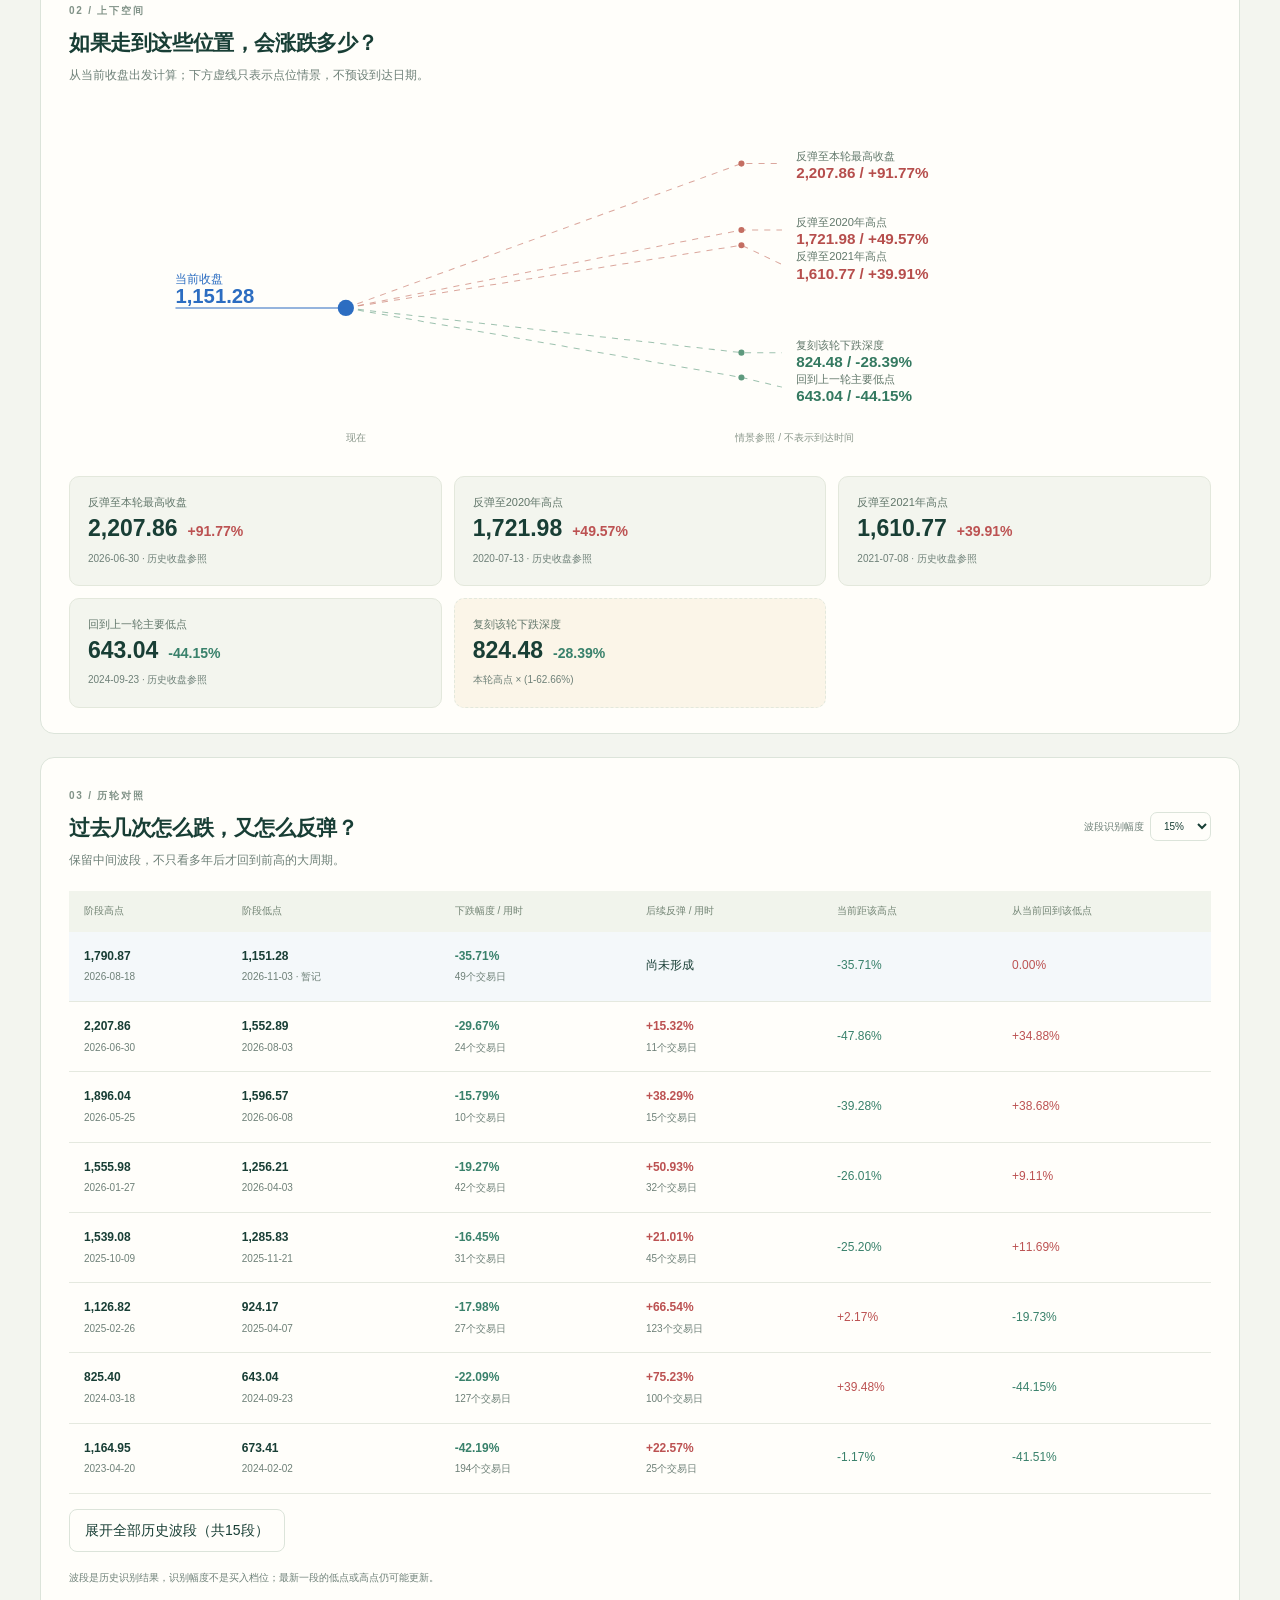
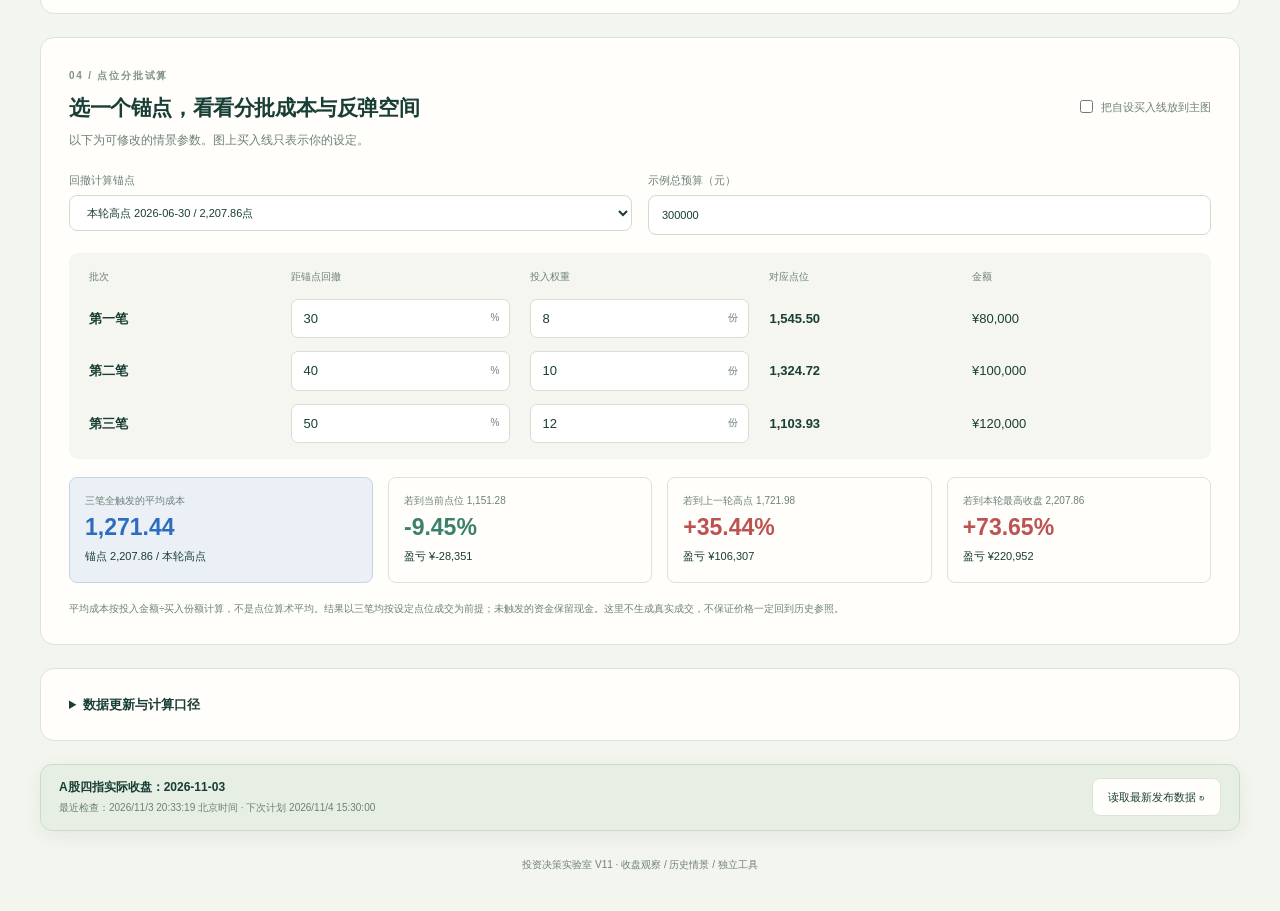
==== commit 2ac91731: "feat: annotated index cycles and reliable US close refresh" ====
--- a/index.html
+++ b/index.html
@@ -1,11 +1,11 @@
-<!doctype html><html lang="zh-CN"><head><meta charset="utf-8"><meta name="viewport" content="width=device-width,initial-scale=1"><title>投资决策实验室 · V10</title><link rel="stylesheet" href="map-style.css?v=20261031r1"></head><body>
-<header><a class="brand" href="#"><span class="brand-icon">↗</span><span>投资决策实验室<small>V10 / 历史位置与回撤情景</small></span></a><div class="status-pill"><i></i><span id="serviceState">正在连接每日收盘数据</span></div></header>
-<main><nav class="main-nav" aria-label="主导航"><button data-page="indices" class="active">指数看板</button><button data-page="sentiment">市场情绪</button><button data-page="tools">收益工具</button></nav><div id="indicesPage"><div class="market-switch" role="group" aria-label="市场选择"><button data-market="cn" class="active">A股 · 五指数</button><button data-market="us">美股 · 两指数</button><span id="marketNote">历史高低点对照 · 科创综指使用000680含分红</span></div><section class="intro"><div><span class="eyebrow">PRICE POSITION / 只看点位</span><h1>现在，在历史的什么位置？</h1><p id="introText">把这轮高点、过去高点和低点放在同一张图上，推演上下空间。</p></div><label class="index-picker">选择观察指数<select id="indexSelect" aria-label="选择观察指数"><option value="000688">科创50 · 000688</option><option value="000680">科创综指 · 000680</option><option value="000698">科创100 · 000698</option><option value="000699">科创200 · 000699</option><option value="399006">创业板指 · 399006</option></select></label></section>
-<section id="daily" class="daily"></section><div id="metrics" class="metrics"></div>
-<section class="panel map-panel"><div class="section-head"><div><span class="eyebrow">01 / 历史曲线与关键参照</span><h2 id="chartTitle">指数点位地图</h2><p id="chartDates"></p></div><button id="zoomButton" class="zoom-button">⛶ 放大图表</button></div><div class="chart-tools"><div id="ranges" class="segmented"><button data-range="three" class="active">近3年</button><button data-range="all" id="allRange">完整历史</button><button data-range="year">近1年</button></div><label class="check"><input type="checkbox" id="showStages"> 标注中间波段</label></div><div class="map-grid"><div class="plot-column"><div id="plot"></div><div class="chart-tip" id="chartTip" aria-live="polite">移到曲线或按左右方向键，查看某个交易日的收盘点位。</div></div><div id="anchorList" class="anchor-list"></div></div><p class="chart-note" id="chartMethod"></p></section>
-<section class="panel"><div class="section-head"><div><span class="eyebrow">02 / 上下空间</span><h2>如果走到这些位置，会涨跌多少？</h2><p>从当前收盘出发计算；下方虚线只表示点位情景，不预设到达日期。</p></div></div><div id="scenarioPlot"></div><div id="scenarioCards" class="scenario-cards"></div></section>
-<section class="panel"><div class="section-head"><div><span class="eyebrow">03 / 历轮对照</span><h2>过去几次怎么跌，又怎么反弹？</h2><p>保留中间波段，不只看多年后才回到前高的大周期。</p></div><label class="small-select">波段识别幅度<select id="waveSize"><option value="0.1">10%</option><option value="0.15" selected>15%</option><option value="0.2">20%</option></select></label></div><div id="historyTable" class="table-scroll"></div><p class="chart-note">波段是历史识别结果，识别幅度不是买入档位；最新一段的低点或高点仍可能更新。</p></section>
-<section class="panel" id="usEvidence" hidden></section><section class="panel plan-panel"><div class="section-head"><div><span class="eyebrow">04 / 点位分批试算</span><h2>选一个锚点，看看分批成本与反弹空间</h2><p>以下为可修改的情景参数。图上买入线只表示你的设定。</p></div></div><div class="plan-controls"><label>回撤计算锚点<select id="planAnchor"></select></label><label>示例总预算（元）<input id="budget" type="number" min="1" value="300000" step="10000"></label></div><div class="tranche-inputs"><div>批次</div><div>距锚点回撤</div><div>投入权重</div><div>对应点位</div><div>金额</div><b>第一笔</b><label class="unit"><input aria-label="第一笔回撤百分比" id="dd0" type="number" min="0" max="99" value="30"><span>%</span></label><label class="unit"><input aria-label="第一笔投入权重" id="w0" type="number" min="1" value="8"><span>份</span></label><strong id="p0"></strong><span id="c0"></span><b>第二笔</b><label class="unit"><input aria-label="第二笔回撤百分比" id="dd1" type="number" min="0" max="99" value="40"><span>%</span></label><label class="unit"><input aria-label="第二笔投入权重" id="w1" type="number" min="1" value="10"><span>份</span></label><strong id="p1"></strong><span id="c1"></span><b>第三笔</b><label class="unit"><input aria-label="第三笔回撤百分比" id="dd2" type="number" min="0" max="99" value="50"><span>%</span></label><label class="unit"><input aria-label="第三笔投入权重" id="w2" type="number" min="1" value="12"><span>份</span></label><strong id="p2"></strong><span id="c2"></span></div><p id="planError" role="alert"></p><div id="planResult"></div><p class="chart-note">平均成本按投入金额÷买入份额计算，不是点位算术平均。结果以三笔均按设定点位成交为前提；未触发的资金保留现金。这里不生成真实成交，不保证价格一定回到历史参照。</p></section>
-<details class="panel sources"><summary>数据更新与计算口径</summary><div id="sourceDetails"></div><p>A股收盘后半小时（北京时间15:30）检查；美股按交易日历的实际收盘后半小时检查，自动区分夏令时、冬令时和提前收市。</p><p>任务排队、数据源延迟会影响到达时间，页面保留真实收盘日期及错误状态。美股情景只平移历史跌幅，不预测最低点、收益或到达日期。普通／深度／恐慌是观察分类，不是已验证的买入信号。</p><p>科创综指使用000680含分红，其余A股为价格指数；创业板1205附近与593附近分别是上轮低点和全历史极端低点。所有金额试算均不计交易佣金。</p></details><div class="update-bar"><div><b id="updateLabel">读取数据中</b><small id="checkedLabel"></small></div><button id="refreshButton">检查最新收盘 ↻</button></div></div><section id="legacyPage" hidden><iframe id="legacyFrame" title="市场情绪与收益工具" sandbox="allow-scripts allow-same-origin allow-downloads"></iframe></section><footer>投资决策实验室 V10 · 收盘观察 / 历史情景 / 独立工具</footer></main>
-<dialog id="zoom"><div class="dialog-head"><h2 id="zoomTitle"></h2><button id="closeZoom" aria-label="关闭放大图表">关闭 ×</button></div><div id="zoomPlot"></div><p class="chart-tip" id="zoomTip"></p></dialog>
-<script src="price-core.js?v=20261031r1"></script><script src="wave-core.js?v=20261031r1"></script><script src="seed.js?v=20261031r1"></script><script src="price-view.js?v=20261031r1"></script></body></html>
+<!doctype html><html lang="zh-CN"><head><meta charset="utf-8"><meta name="viewport" content="width=device-width,initial-scale=1"><title>投资决策实验室 · V11</title><link rel="stylesheet" href="map-style.css?v=20261103r1"></head><body>
+<header><a class="brand" href="#"><span class="brand-icon">↗</span><span>投资决策实验室<small>V11 / 历史位置与回撤情景</small></span></a><div class="status-pill"><i></i><span id="serviceState">正在连接每日收盘数据</span></div></header>
+<main><nav class="main-nav" aria-label="主导航"><button data-page="indices" class="active">指数看板</button><button data-page="sentiment">市场情绪</button><button data-page="tools">收益工具</button></nav><div id="indicesPage"><div class="market-switch" role="group" aria-label="市场选择"><button data-market="cn" class="active">A股 · 四指数</button><button data-market="us">美股 · 两指数</button><span id="marketNote">历史高低点对照 · 均为价格指数</span></div><section class="intro"><div><span class="eyebrow">PRICE POSITION / 只看点位</span><h1>现在，在历史的什么位置？</h1><p id="introText">把这轮高点、过去高点和低点放在同一张图上，推演上下空间。</p></div><label class="index-picker">选择观察指数<select id="indexSelect" aria-label="选择观察指数"><option value="000688">科创50 · 000688</option><option value="000698">科创100 · 000698</option><option value="000699">科创200 · 000699</option><option value="399006">创业板指 · 399006</option></select></label></section>
+<section id="daily" class="daily"></section><div id="metrics" class="metrics"></div>
+<section class="panel map-panel"><div class="section-head"><div><span class="eyebrow">01 / 历史曲线与关键参照</span><h2 id="chartTitle">指数点位地图</h2><p id="chartDates"></p></div><button id="zoomButton" class="zoom-button">⛶ 放大图表</button></div><div class="chart-tools"><div id="ranges" class="segmented"><button data-range="three" class="active">近3年</button><button data-range="all" id="allRange">完整历史</button><button data-range="year">近1年</button></div><label class="check"><input type="checkbox" id="showStages"> 显示全部波段点位数值</label></div><div class="map-grid"><div class="plot-column"><div id="plot"></div><div class="chart-tip" id="chartTip" aria-live="polite">移到曲线或按左右方向键，查看某个交易日的收盘点位。</div></div><div id="anchorList" class="anchor-list"></div></div><div id="chinextCycles" class="cycle-grid" hidden></div><p class="chart-note" id="chartMethod"></p></section>
+<section class="panel"><div class="section-head"><div><span class="eyebrow">02 / 上下空间</span><h2>如果走到这些位置，会涨跌多少？</h2><p>从当前收盘出发计算；下方虚线只表示点位情景，不预设到达日期。</p></div></div><div id="scenarioPlot"></div><div id="scenarioCards" class="scenario-cards"></div></section>
+<section class="panel"><div class="section-head"><div><span class="eyebrow">03 / 历轮对照</span><h2>过去几次怎么跌，又怎么反弹？</h2><p>保留中间波段，不只看多年后才回到前高的大周期。</p></div><label class="small-select">波段识别幅度<select id="waveSize"><option value="0.1">10%</option><option value="0.15" selected>15%</option><option value="0.2">20%</option></select></label></div><div id="historyTable" class="table-scroll"></div><p class="chart-note">波段是历史识别结果，识别幅度不是买入档位；最新一段的低点或高点仍可能更新。</p></section>
+<section class="panel" id="usEvidence" hidden></section><section class="panel plan-panel"><div class="section-head"><div><span class="eyebrow">04 / 点位分批试算</span><h2>选一个锚点，看看分批成本与反弹空间</h2><p>以下为可修改的情景参数。图上买入线只表示你的设定。</p></div></div><div class="plan-controls"><label>回撤计算锚点<select id="planAnchor"></select></label><label>示例总预算（元）<input id="budget" type="number" min="1" value="300000" step="10000"></label></div><div class="tranche-inputs"><div>批次</div><div>距锚点回撤</div><div>投入权重</div><div>对应点位</div><div>金额</div><b>第一笔</b><label class="unit"><input aria-label="第一笔回撤百分比" id="dd0" type="number" min="0" max="99" value="30"><span>%</span></label><label class="unit"><input aria-label="第一笔投入权重" id="w0" type="number" min="1" value="8"><span>份</span></label><strong id="p0"></strong><span id="c0"></span><b>第二笔</b><label class="unit"><input aria-label="第二笔回撤百分比" id="dd1" type="number" min="0" max="99" value="40"><span>%</span></label><label class="unit"><input aria-label="第二笔投入权重" id="w1" type="number" min="1" value="10"><span>份</span></label><strong id="p1"></strong><span id="c1"></span><b>第三笔</b><label class="unit"><input aria-label="第三笔回撤百分比" id="dd2" type="number" min="0" max="99" value="50"><span>%</span></label><label class="unit"><input aria-label="第三笔投入权重" id="w2" type="number" min="1" value="12"><span>份</span></label><strong id="p2"></strong><span id="c2"></span></div><p id="planError" role="alert"></p><div id="planResult"></div><p class="chart-note">平均成本按投入金额÷买入份额计算，不是点位算术平均。结果以三笔均按设定点位成交为前提；未触发的资金保留现金。这里不生成真实成交，不保证价格一定回到历史参照。</p></section>
+<details class="panel sources"><summary>数据更新与计算口径</summary><div id="sourceDetails"></div><p>A股收盘后半小时（北京时间15:30）检查；美股按交易日历的实际收盘后半小时检查，自动区分夏令时、冬令时和提前收市。</p><p>任务排队、数据源延迟会影响到达时间，页面保留真实收盘日期及错误状态。美股情景只平移历史跌幅，不预测最低点、收益或到达日期。普通／深度／恐慌是观察分类，不是已验证的买入信号。</p><p>A股四指数均为价格指数；创业板的2024年低点、2018年低点和2012年极端低点分别标注。所有金额试算均不计交易佣金。</p></details><div class="update-bar"><div><b id="updateLabel">读取数据中</b><small id="checkedLabel"></small></div><button id="refreshButton">检查最新收盘 ↻</button></div></div><section id="legacyPage" hidden><iframe id="legacyFrame" title="市场情绪与收益工具" sandbox="allow-scripts allow-same-origin allow-downloads"></iframe></section><footer>投资决策实验室 V11 · 收盘观察 / 历史情景 / 独立工具</footer></main>
+<dialog id="zoom"><div class="dialog-head"><h2 id="zoomTitle"></h2><button id="closeZoom" aria-label="关闭放大图表">关闭 ×</button></div><div id="zoomPlot"></div><p class="chart-tip" id="zoomTip"></p></dialog>
+<script src="price-core.js?v=20261103r1"></script><script src="wave-core.js?v=20261103r1"></script><script src="seed.js?v=20261103r1"></script><script src="price-view.js?v=20261103r1"></script></body></html>
--- a/map-style.css
+++ b/map-style.css
@@ -6,7 +6,7 @@
 @media(max-width:720px){.price-svg{min-height:230px}.price-svg text{font-size:14px}.scenario-svg{min-height:210px}.scenario-svg text{font-size:14px}.scenario-svg text[font-weight]{font-size:17px}.plan-panel .section-head{flex-wrap:wrap}}
 /* V10: one primary navigation, independent market scopes, traceable ETF cards. */
 [hidden]{display:none!important}.main-nav{display:flex;gap:8px;border-bottom:1px solid #d8e1d5;padding:10px 0 19px;margin-bottom:28px}.main-nav button{font-size:16px;font-weight:700;padding:14px 26px;border:none;background:transparent}.main-nav .active,.market-switch .active{background:#173f34;color:#fffefa}.market-switch{display:flex;gap:7px;align-items:center;margin-bottom:26px;flex-wrap:wrap}.market-switch button{font-size:14px;font-weight:700;padding:12px 22px}.market-switch>span{margin-left:12px;color:#788579;font-size:12px}.index-picker{min-width:330px;max-width:100%;background:#f4dd9a;border:1px solid #dfbc61;box-shadow:0 4px 14px #b7953f10}.index-picker select{font-size:25px;font-weight:800;padding:8px 0;width:100%}.etf-panel{margin-top:22px}.etf-grid{display:grid;grid-template-columns:repeat(3,1fr);gap:16px;margin:22px 0}.etf-card{border:1px solid #dce4d7;border-radius:12px;padding:22px;position:relative;background:#fbfcf7}.etf-card h3{font-size:17px;max-width:85%;margin:0 0 7px}.etf-card>a{font-size:12px;color:#376e83}.etf-card>strong{display:block;font-size:36px;letter-spacing:-1px;margin:22px 0 2px;color:#317a62}.etf-card>.premium-high{color:#ac5425}.etf-card small{display:block;color:#7d8c82;font-size:11px;line-height:1.7;overflow-wrap:anywhere}.rank{position:absolute;right:20px;top:18px;color:#a1b6a4;font-size:24px;font-family:Georgia,serif}.etf-card dl{padding:15px 0 8px;margin:14px 0 0;border-top:1px solid #e1e6dc}.etf-card dl div{display:flex;justify-content:space-between;gap:12px;margin-bottom:10px;font-size:12px}.etf-card dt{color:#7d8c82}.etf-card dd{margin:0;font-weight:600}.small-badge{background:#edf1e5;padding:9px 12px;border-radius:6px;color:#647963;font-size:11px}.premium-warning{padding:12px 16px;background:#fff3dc;color:#9a581f;border:1px solid #ead2a2;border-radius:8px;margin:16px 0;font-size:13px}.etf-panel details summary{font-size:12px;color:#587c6e;cursor:pointer}.etf-panel details p,#usEvidence p{font-size:13px;line-height:1.9;color:#647a6d}#legacyFrame{display:block;width:100%;border:0;min-height:1600px;background:#f6f7f1;border-radius:15px}.legacy-intro{margin-bottom:18px}.legacy-intro h2{font-size:28px}.legacy-intro p{color:#7d8c82;font-size:13px}.source-warning{color:#a56831}.metric strong{overflow-wrap:anywhere}.daily p{max-width:850px}.main-nav button:focus-visible,.market-switch button:focus-visible{outline:3px solid #b69234;outline-offset:3px}
-@media(max-width:720px){.main-nav{gap:0;margin-bottom:20px}.main-nav button{font-size:14px;padding:12px 17px}.market-switch{margin-bottom:20px}.market-switch button{padding:10px 16px}.market-switch>span{font-size:10px;margin:4px 0 0;width:100%}.index-picker{min-width:0;width:100%}.index-picker select{font-size:23px}.etf-grid{grid-template-columns:1fr;gap:12px}.etf-card{padding:18px}.etf-card>strong{font-size:32px;margin-top:15px}.etf-card dl{display:grid;grid-template-columns:1fr;gap:0}.etf-panel .section-head{flex-wrap:wrap}.small-badge{font-size:10px}.daily h2{font-size:24px}.metric strong{font-size:25px}#legacyFrame{min-height:2100px}.main-nav{position:relative}.etf-panel{margin-top:16px}}
+@media(max-width:720px){.main-nav{gap:0;margin-bottom:20px}.main-nav button{font-size:14px;padding:12px 17px}.market-switch{margin-bottom:20px}.market-switch button{padding:10px 16px}.market-switch>span{font-size:10px;margin:4px 0 0;width:100%}.index-picker{min-width:0;width:100%}.index-picker select{font-size:23px}.etf-grid{grid-template-columns:1fr;gap:12px}.etf-card{padding:18px}.etf-card>strong{font-size:32px;margin-top:15px}.etf-card dl{display:grid;grid-template-columns:1fr;gap:0}.etf-panel .section-head{flex-wrap:wrap}.small-badge{font-size:10px}.daily h2{font-size:24px}.metric strong{font-size:25px}#legacyFrame{min-height:2100px}.main-nav{position:relative}.etf-panel{margin-top:16px}}
 
 /* Color gives each comparison a distinct role; only the daily move uses direction colors. */
 .daily{background:linear-gradient(112deg,#153f35 0%,#123f40 64%,#193a4f 100%)}
@@ -39,3 +39,5 @@
 .daily-meta{padding-top:7px;border-top:1px solid #ffffff24}
 @media(max-width:1000px){.daily-price{flex-basis:350px}.daily-value-row strong{font-size:34px}}
 @media(max-width:720px){.daily-price{flex-basis:auto;align-items:stretch;width:100%}.daily-value-row{justify-content:flex-start;gap:10px}.daily-value-row strong{font-size:clamp(28px,8vw,36px)}.daily-value-row .day-move{padding:5px 8px}.daily-value-row .day-move b{font-size:17px}.daily-meta{align-items:flex-start}}
+.cycle-grid{display:grid;grid-template-columns:repeat(3,minmax(0,1fr));gap:12px;margin:22px 0 0}.cycle-card{border:1px solid #dce5dc;border-radius:11px;padding:17px;background:#fbfcf8;min-width:0}.cycle-card.current{background:#eef6fc;border-color:#b9d7e8}.cycle-card small{display:block;color:#697e75;font-size:11px}.cycle-card strong{display:block;color:#35749a;font-size:27px;line-height:1.5;font-variant-numeric:tabular-nums}.cycle-card span,.cycle-card p{display:block;margin:4px 0 0;font-size:11px;color:#587068;line-height:1.7;font-variant-numeric:tabular-nums}@media(max-width:720px){.cycle-grid{grid-template-columns:1fr}.cycle-card{padding:13px}}
+.daily-price{flex:0 1 340px;min-width:0;align-items:flex-end;gap:4px;padding:0;background:transparent;border:0;border-radius:0}.daily-value-row{display:flex;flex-direction:column;align-items:flex-end;gap:6px}.daily-value-row strong{font-size:clamp(34px,3vw,46px)}.daily-value-row .day-move{align-self:flex-end}.daily-meta{border:0;padding:0;gap:0;font-size:11px}@media(max-width:720px){.daily-price{width:auto;flex-basis:auto;align-items:flex-start;margin-top:13px}.daily-value-row{align-items:flex-start}.daily-value-row .day-move{align-self:flex-start}.daily-meta{align-items:flex-start}}
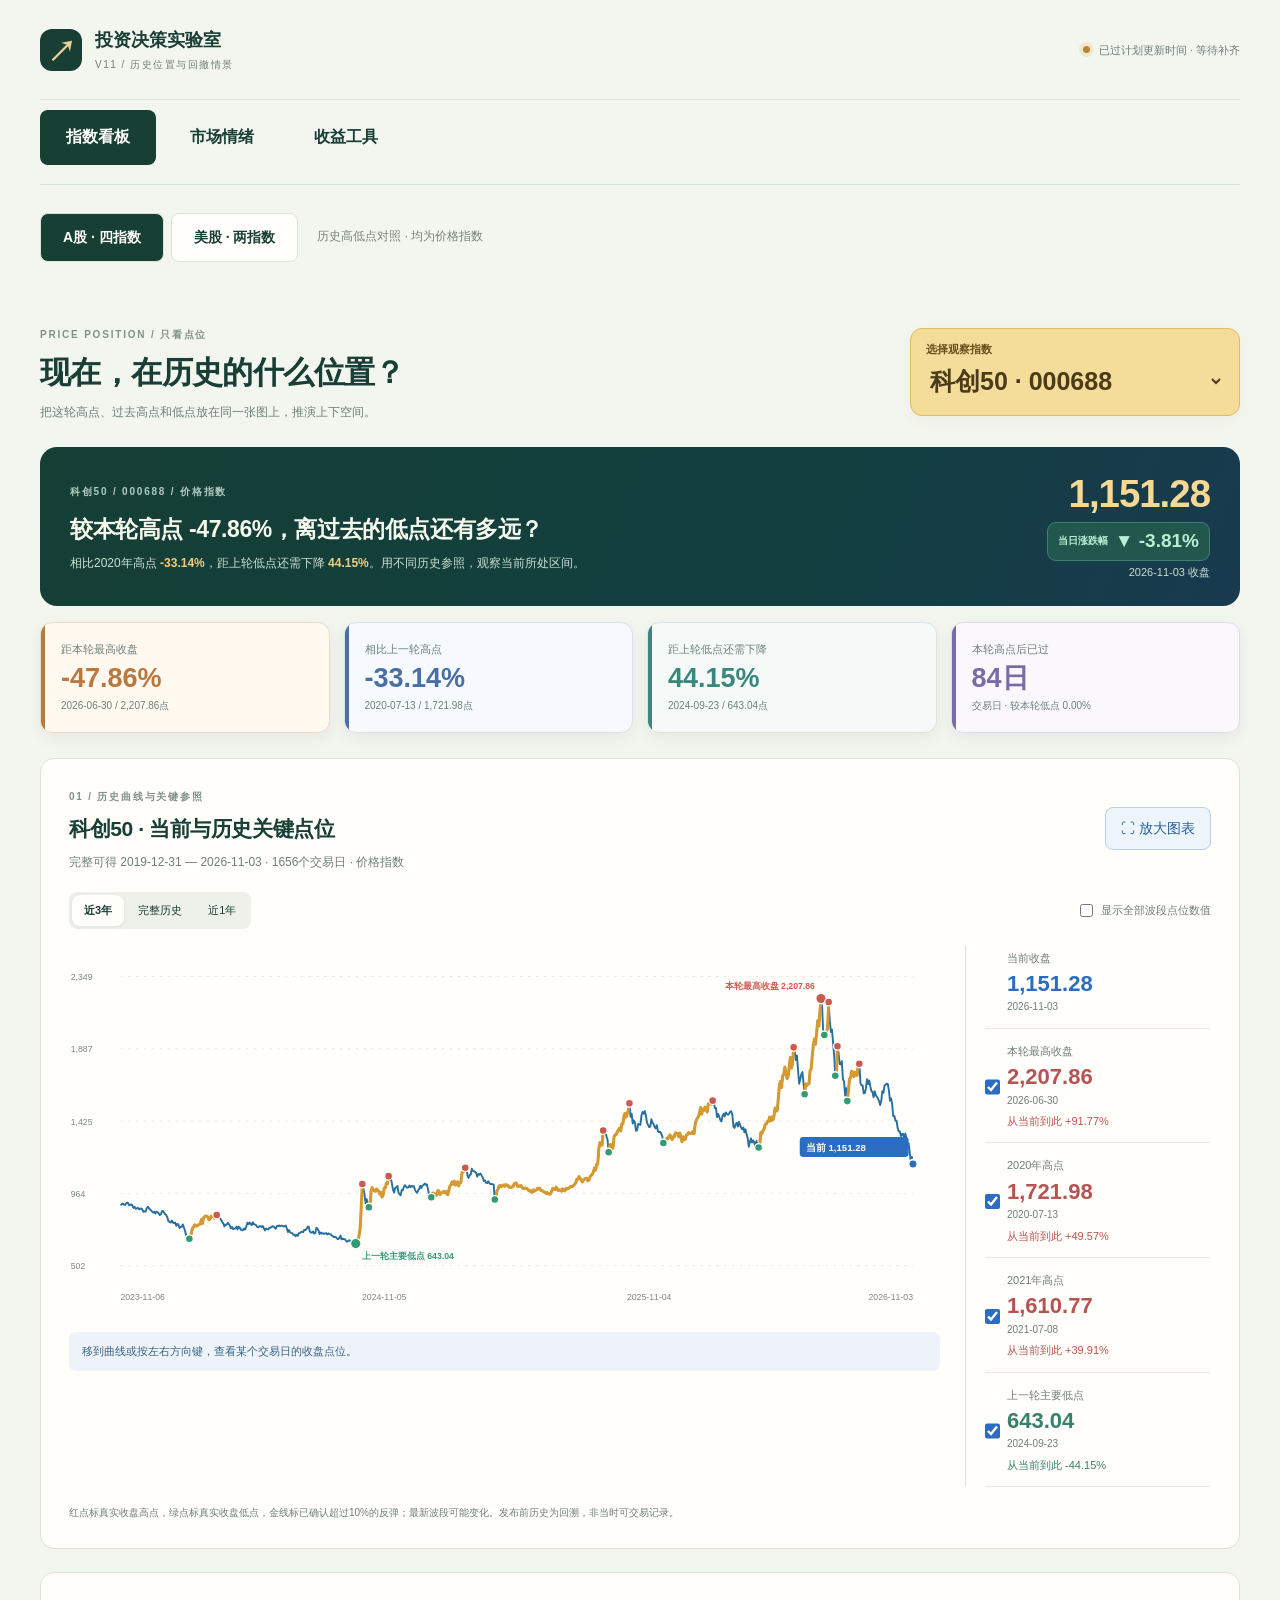
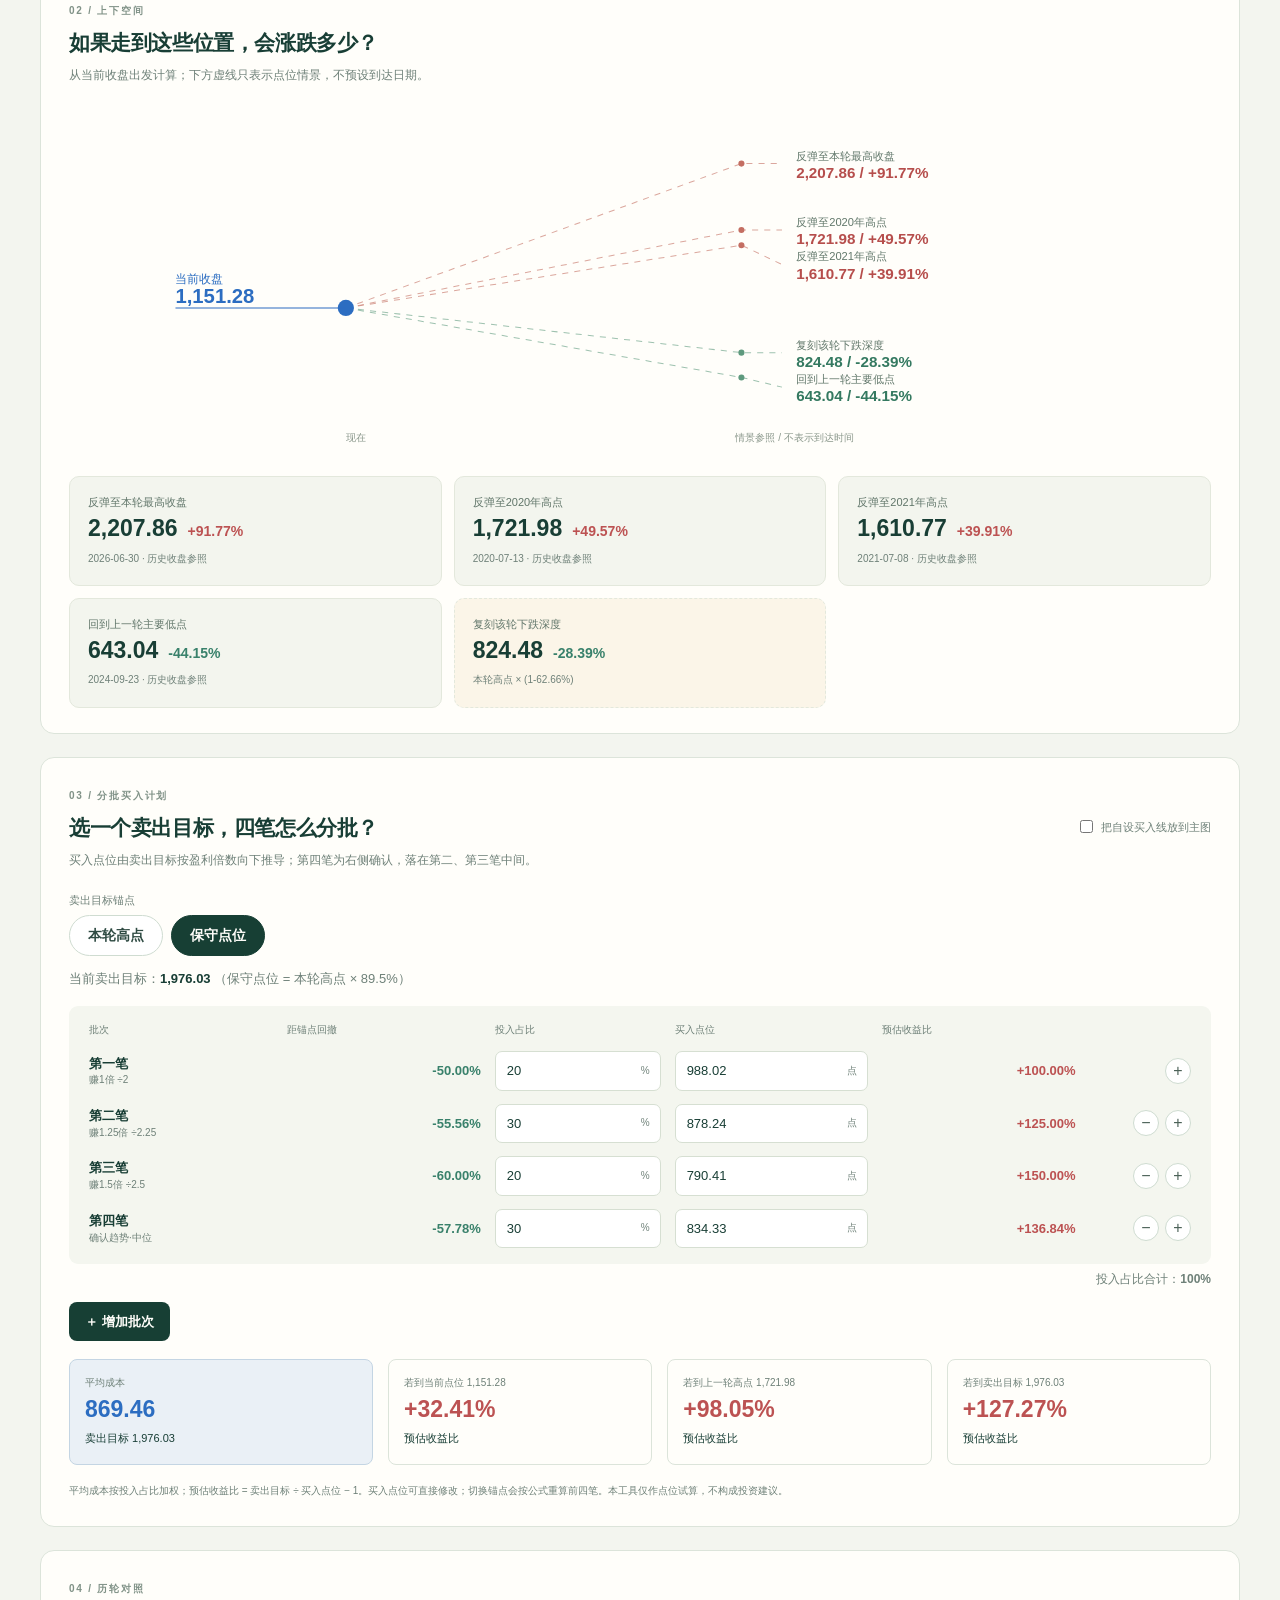
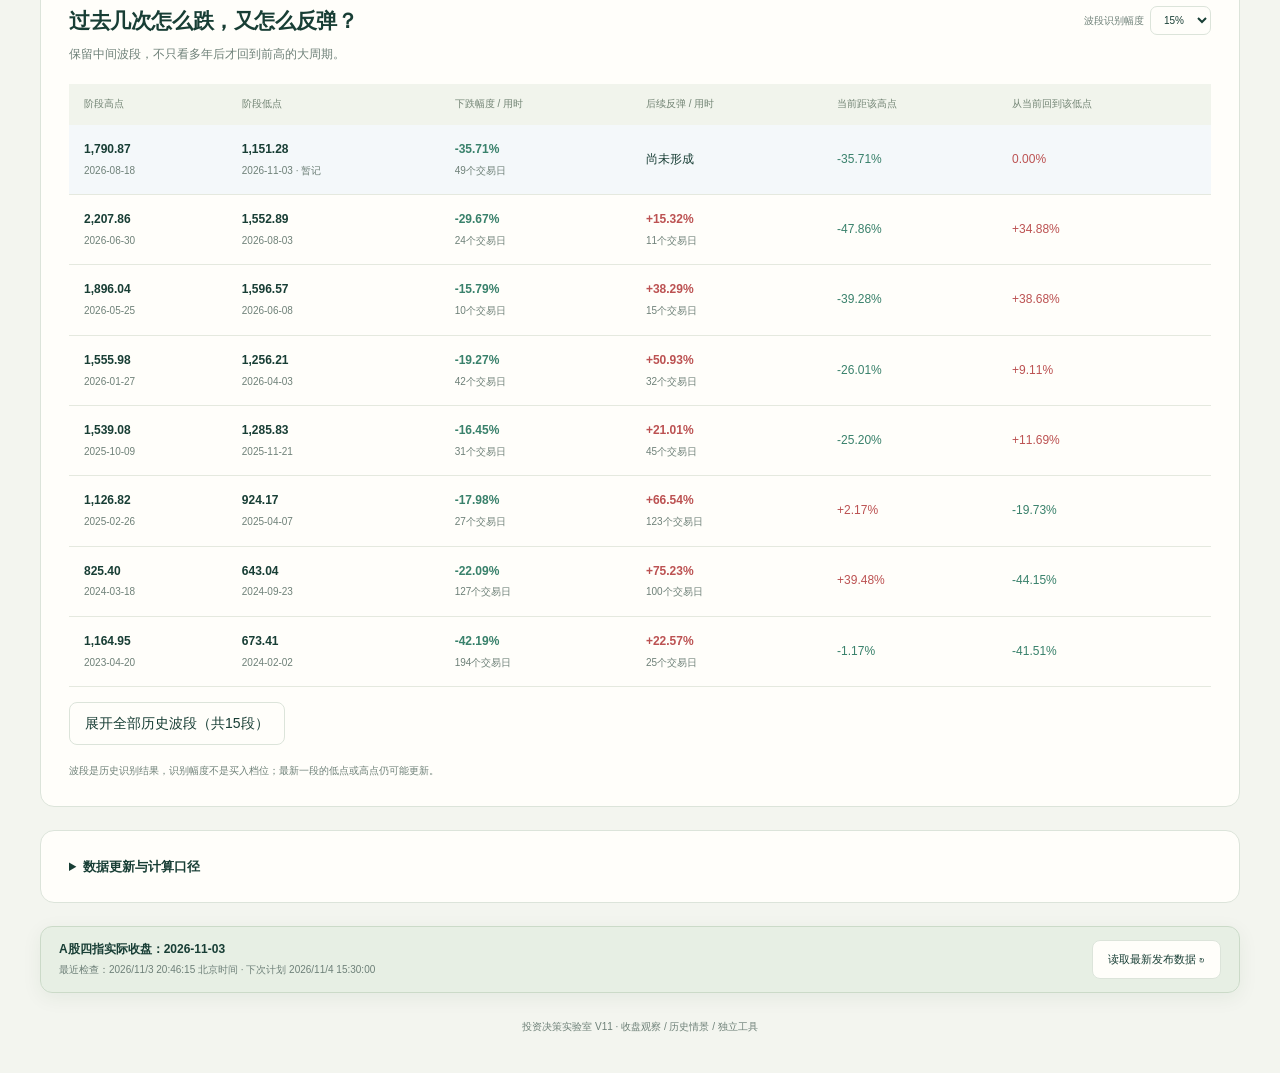
==== commit 9216cd88: "将点位分批试算替换为四笔分批买入计划并调整模块顺序" ====
--- a/index.html
+++ b/index.html
@@ -4,8 +4,8 @@
 <section id="daily" class="daily"></section><div id="metrics" class="metrics"></div>
 <section class="panel map-panel"><div class="section-head"><div><span class="eyebrow">01 / 历史曲线与关键参照</span><h2 id="chartTitle">指数点位地图</h2><p id="chartDates"></p></div><button id="zoomButton" class="zoom-button">⛶ 放大图表</button></div><div class="chart-tools"><div id="ranges" class="segmented"><button data-range="three" class="active">近3年</button><button data-range="all" id="allRange">完整历史</button><button data-range="year">近1年</button></div><label class="check"><input type="checkbox" id="showStages"> 显示全部波段点位数值</label></div><div class="map-grid"><div class="plot-column"><div id="plot"></div><div class="chart-tip" id="chartTip" aria-live="polite">移到曲线或按左右方向键，查看某个交易日的收盘点位。</div></div><div id="anchorList" class="anchor-list"></div></div><div id="chinextCycles" class="cycle-grid" hidden></div><p class="chart-note" id="chartMethod"></p></section>
 <section class="panel"><div class="section-head"><div><span class="eyebrow">02 / 上下空间</span><h2>如果走到这些位置，会涨跌多少？</h2><p>从当前收盘出发计算；下方虚线只表示点位情景，不预设到达日期。</p></div></div><div id="scenarioPlot"></div><div id="scenarioCards" class="scenario-cards"></div></section>
-<section class="panel"><div class="section-head"><div><span class="eyebrow">03 / 历轮对照</span><h2>过去几次怎么跌，又怎么反弹？</h2><p>保留中间波段，不只看多年后才回到前高的大周期。</p></div><label class="small-select">波段识别幅度<select id="waveSize"><option value="0.1">10%</option><option value="0.15" selected>15%</option><option value="0.2">20%</option></select></label></div><div id="historyTable" class="table-scroll"></div><p class="chart-note">波段是历史识别结果，识别幅度不是买入档位；最新一段的低点或高点仍可能更新。</p></section>
-<section class="panel" id="usEvidence" hidden></section><section class="panel plan-panel"><div class="section-head"><div><span class="eyebrow">04 / 点位分批试算</span><h2>选一个锚点，看看分批成本与反弹空间</h2><p>以下为可修改的情景参数。图上买入线只表示你的设定。</p></div></div><div class="plan-controls"><label>回撤计算锚点<select id="planAnchor"></select></label><label>示例总预算（元）<input id="budget" type="number" min="1" value="300000" step="10000"></label></div><div class="tranche-inputs"><div>批次</div><div>距锚点回撤</div><div>投入权重</div><div>对应点位</div><div>金额</div><b>第一笔</b><label class="unit"><input aria-label="第一笔回撤百分比" id="dd0" type="number" min="0" max="99" value="30"><span>%</span></label><label class="unit"><input aria-label="第一笔投入权重" id="w0" type="number" min="1" value="8"><span>份</span></label><strong id="p0"></strong><span id="c0"></span><b>第二笔</b><label class="unit"><input aria-label="第二笔回撤百分比" id="dd1" type="number" min="0" max="99" value="40"><span>%</span></label><label class="unit"><input aria-label="第二笔投入权重" id="w1" type="number" min="1" value="10"><span>份</span></label><strong id="p1"></strong><span id="c1"></span><b>第三笔</b><label class="unit"><input aria-label="第三笔回撤百分比" id="dd2" type="number" min="0" max="99" value="50"><span>%</span></label><label class="unit"><input aria-label="第三笔投入权重" id="w2" type="number" min="1" value="12"><span>份</span></label><strong id="p2"></strong><span id="c2"></span></div><p id="planError" role="alert"></p><div id="planResult"></div><p class="chart-note">平均成本按投入金额÷买入份额计算，不是点位算术平均。结果以三笔均按设定点位成交为前提；未触发的资金保留现金。这里不生成真实成交，不保证价格一定回到历史参照。</p></section>
+<section class="panel plan-panel"><div class="section-head"><div><span class="eyebrow">03 / 分批买入计划</span><h2>选一个卖出目标，四笔怎么分批？</h2><p>买入点位由卖出目标按盈利倍数向下推导；第四笔为右侧确认，落在第二、第三笔中间。</p></div></div><div class="plan-controls"><div class="plan-ctl"><span>卖出目标锚点</span><div class="anchor-btns"><button id="anchorHigh" class="anchor-btn" type="button">本轮高点</button><button id="anchorCons" class="anchor-btn active" type="button">保守点位</button></div></div></div><div class="anchor-hint">当前卖出目标：<b id="planAnchorVal">—</b> <span id="planAnchorNote"></span></div><div class="tranche-inputs" id="trancheInputs"></div><div class="sum" id="planSum">投入占比合计：<b id="planWSum">—</b></div><button class="add-batch" id="planAddBatch" type="button">＋ 增加批次</button><p id="planError" role="alert"></p><div id="planResult"></div><p class="chart-note">平均成本按投入占比加权；预估收益比 = 卖出目标 ÷ 买入点位 − 1。买入点位可直接修改；切换锚点会按公式重算前四笔。本工具仅作点位试算，不构成投资建议。</p></section>
+<section class="panel" id="usEvidence" hidden></section><section class="panel"><div class="section-head"><div><span class="eyebrow">04 / 历轮对照</span><h2>过去几次怎么跌，又怎么反弹？</h2><p>保留中间波段，不只看多年后才回到前高的大周期。</p></div><label class="small-select">波段识别幅度<select id="waveSize"><option value="0.1">10%</option><option value="0.15" selected>15%</option><option value="0.2">20%</option></select></label></div><div id="historyTable" class="table-scroll"></div><p class="chart-note">波段是历史识别结果，识别幅度不是买入档位；最新一段的低点或高点仍可能更新。</p></section>
 <details class="panel sources"><summary>数据更新与计算口径</summary><div id="sourceDetails"></div><p>A股收盘后半小时（北京时间15:30）检查；美股按交易日历的实际收盘后半小时检查，自动区分夏令时、冬令时和提前收市。</p><p>任务排队、数据源延迟会影响到达时间，页面保留真实收盘日期及错误状态。美股情景只平移历史跌幅，不预测最低点、收益或到达日期。普通／深度／恐慌是观察分类，不是已验证的买入信号。</p><p>A股四指数均为价格指数；创业板的2024年低点、2018年低点和2012年极端低点分别标注。所有金额试算均不计交易佣金。</p></details><div class="update-bar"><div><b id="updateLabel">读取数据中</b><small id="checkedLabel"></small></div><button id="refreshButton">检查最新收盘 ↻</button></div></div><section id="legacyPage" hidden><iframe id="legacyFrame" title="市场情绪与收益工具" sandbox="allow-scripts allow-same-origin allow-downloads"></iframe></section><footer>投资决策实验室 V11 · 收盘观察 / 历史情景 / 独立工具</footer></main>
 <dialog id="zoom"><div class="dialog-head"><h2 id="zoomTitle"></h2><button id="closeZoom" aria-label="关闭放大图表">关闭 ×</button></div><div id="zoomPlot"></div><p class="chart-tip" id="zoomTip"></p></dialog>
 <script src="price-core.js?v=20261103r1"></script><script src="wave-core.js?v=20261103r1"></script><script src="seed.js?v=20261103r1"></script><script src="price-view.js?v=20261103r1"></script></body></html>
--- a/map-style.css
+++ b/map-style.css
@@ -41,3 +41,26 @@
 @media(max-width:720px){.daily-price{flex-basis:auto;align-items:stretch;width:100%}.daily-value-row{justify-content:flex-start;gap:10px}.daily-value-row strong{font-size:clamp(28px,8vw,36px)}.daily-value-row .day-move{padding:5px 8px}.daily-value-row .day-move b{font-size:17px}.daily-meta{align-items:flex-start}}
 .cycle-grid{display:grid;grid-template-columns:repeat(3,minmax(0,1fr));gap:12px;margin:22px 0 0}.cycle-card{border:1px solid #dce5dc;border-radius:11px;padding:17px;background:#fbfcf8;min-width:0}.cycle-card.current{background:#eef6fc;border-color:#b9d7e8}.cycle-card small{display:block;color:#697e75;font-size:11px}.cycle-card strong{display:block;color:#35749a;font-size:27px;line-height:1.5;font-variant-numeric:tabular-nums}.cycle-card span,.cycle-card p{display:block;margin:4px 0 0;font-size:11px;color:#587068;line-height:1.7;font-variant-numeric:tabular-nums}@media(max-width:720px){.cycle-grid{grid-template-columns:1fr}.cycle-card{padding:13px}}
 .daily-price{flex:0 1 340px;min-width:0;align-items:flex-end;gap:4px;padding:0;background:transparent;border:0;border-radius:0}.daily-value-row{display:flex;flex-direction:column;align-items:flex-end;gap:6px}.daily-value-row strong{font-size:clamp(34px,3vw,46px)}.daily-value-row .day-move{align-self:flex-end}.daily-meta{border:0;padding:0;gap:0;font-size:11px}@media(max-width:720px){.daily-price{width:auto;flex-basis:auto;align-items:flex-start;margin-top:13px}.daily-value-row{align-items:flex-start}.daily-value-row .day-move{align-self:flex-start}.daily-meta{align-items:flex-start}}
+/* 分批买入计划（03） */
+.plan-controls{display:block;margin-bottom:12px}
+.plan-ctl{display:flex;flex-direction:column;gap:6px}
+.plan-ctl>span{font-size:11px;color:var(--muted)}
+.anchor-btns{display:flex;gap:8px;flex-wrap:wrap}
+.anchor-btn{border:1.5px solid #cfdcd1;background:#fff;color:#2f4b43;border-radius:999px;padding:8px 18px;font-size:14px;font-weight:600;cursor:pointer;transition:all .15s}
+.anchor-btn:hover{border-color:#8aa89a}
+.anchor-btn.active{background:#173f34;border-color:#173f34;color:#fffefa}
+.anchor-hint{font-size:13px;color:var(--muted);margin:2px 0 16px}
+.anchor-hint b{color:var(--ink)}
+.tranche-inputs{grid-template-columns:1fr 1.05fr .9fr 1.05fr 1.05fr .55fr;gap:13px 14px}
+.tranche-inputs b{font-weight:600;color:var(--ink);display:flex;flex-direction:column;gap:1px;line-height:1.3}
+.tranche-inputs b span{font-size:10px;color:var(--muted);font-weight:400}
+.ro{font-variant-numeric:tabular-nums;font-weight:600;text-align:right}
+.ops{display:flex;gap:6px;justify-content:flex-end}
+.op-btn{width:26px;height:26px;border-radius:50%;border:1.5px solid #cfdcd1;background:#fff;color:#4c6258;font-size:16px;line-height:1;cursor:pointer;display:inline-flex;align-items:center;justify-content:center;padding:0;transition:all .15s}
+.op-btn.add:hover{background:#173f34;border-color:#173f34;color:#fff}
+.op-btn.del:hover{background:var(--red);border-color:var(--red);color:#fff}
+.sum{font-size:12px;color:var(--muted);text-align:right;margin-top:6px}
+.sum.warn{color:var(--red)}
+.add-batch{margin-top:12px;background:#173f34;color:#fffefa;border:none;border-radius:8px;padding:9px 16px;font-size:13px;font-weight:600;cursor:pointer}
+.add-batch:hover{background:#2a5a4c}
+@media(max-width:720px){.tranche-inputs{grid-template-columns:.8fr .9fr .8fr 1fr 1fr .5fr;gap:10px 6px;font-size:10px}.tranche-inputs b span{font-size:9px}.op-btn{width:22px;height:22px;font-size:14px}}
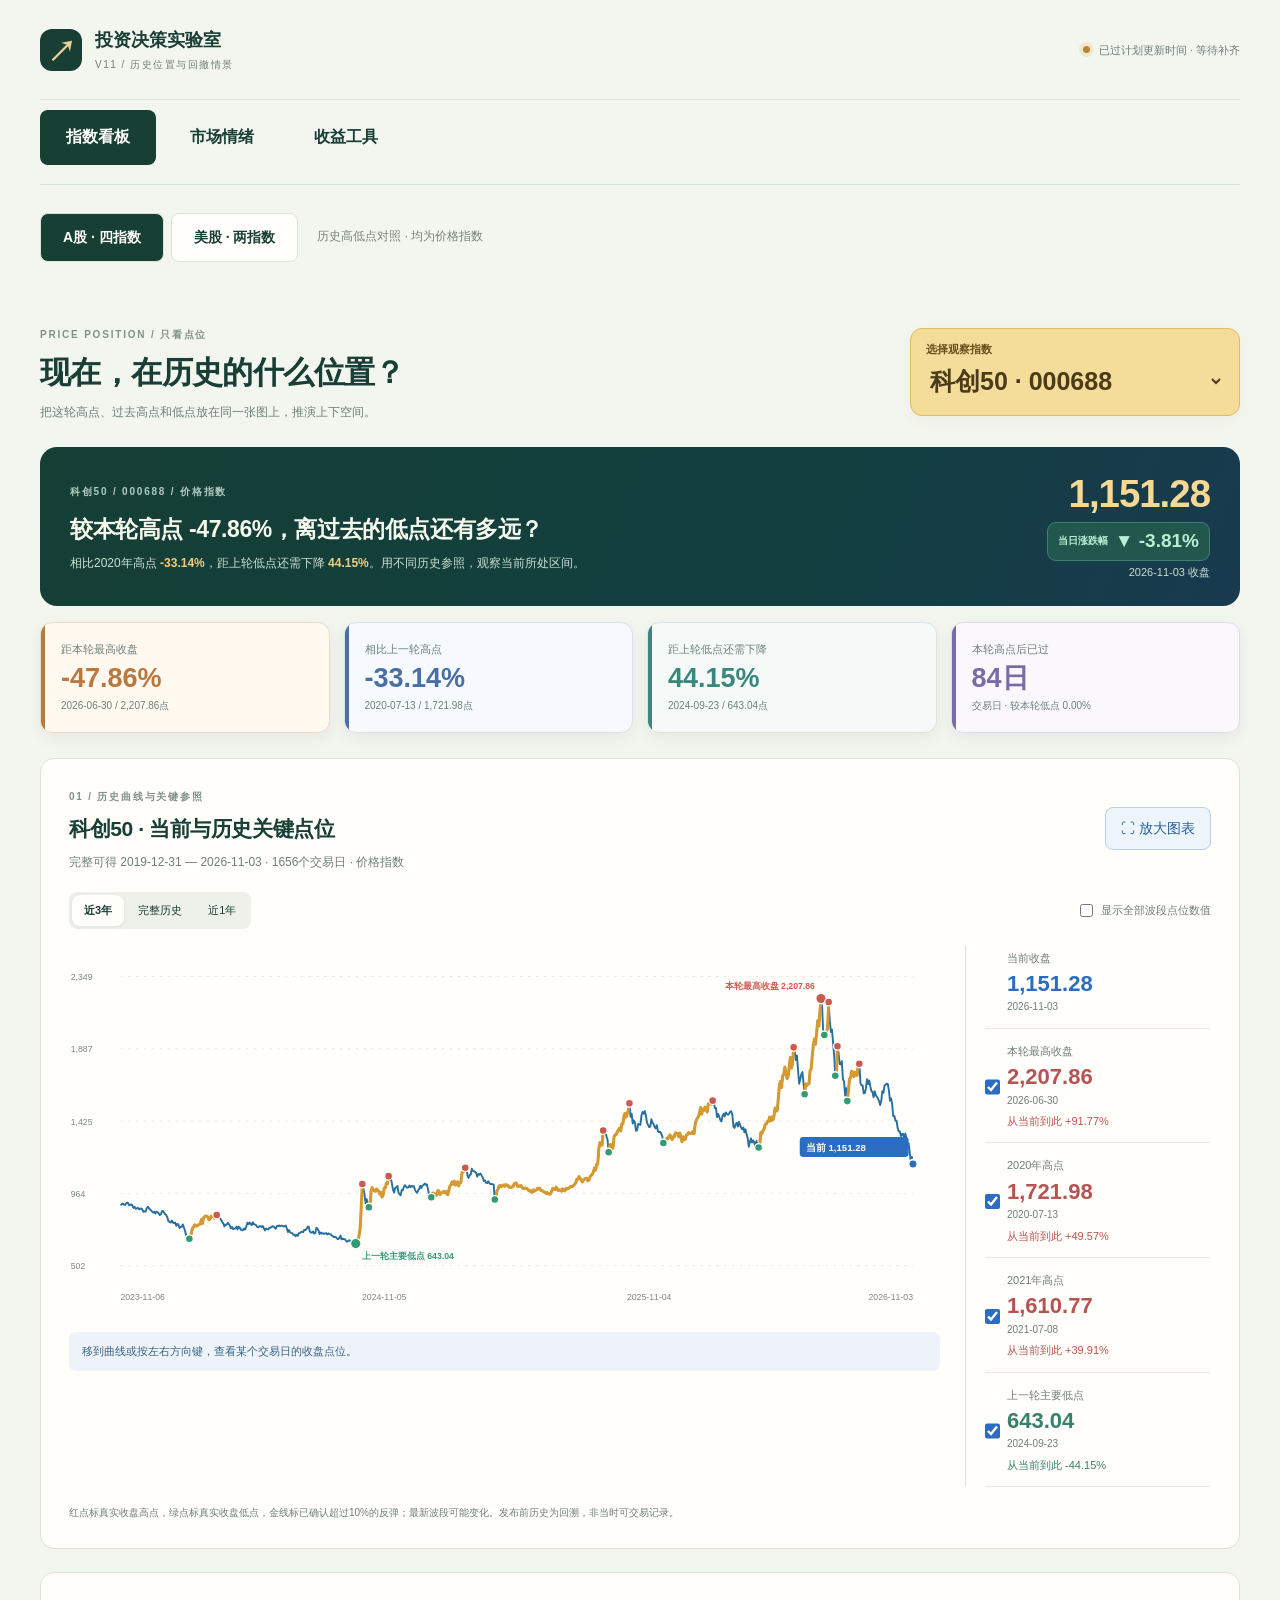
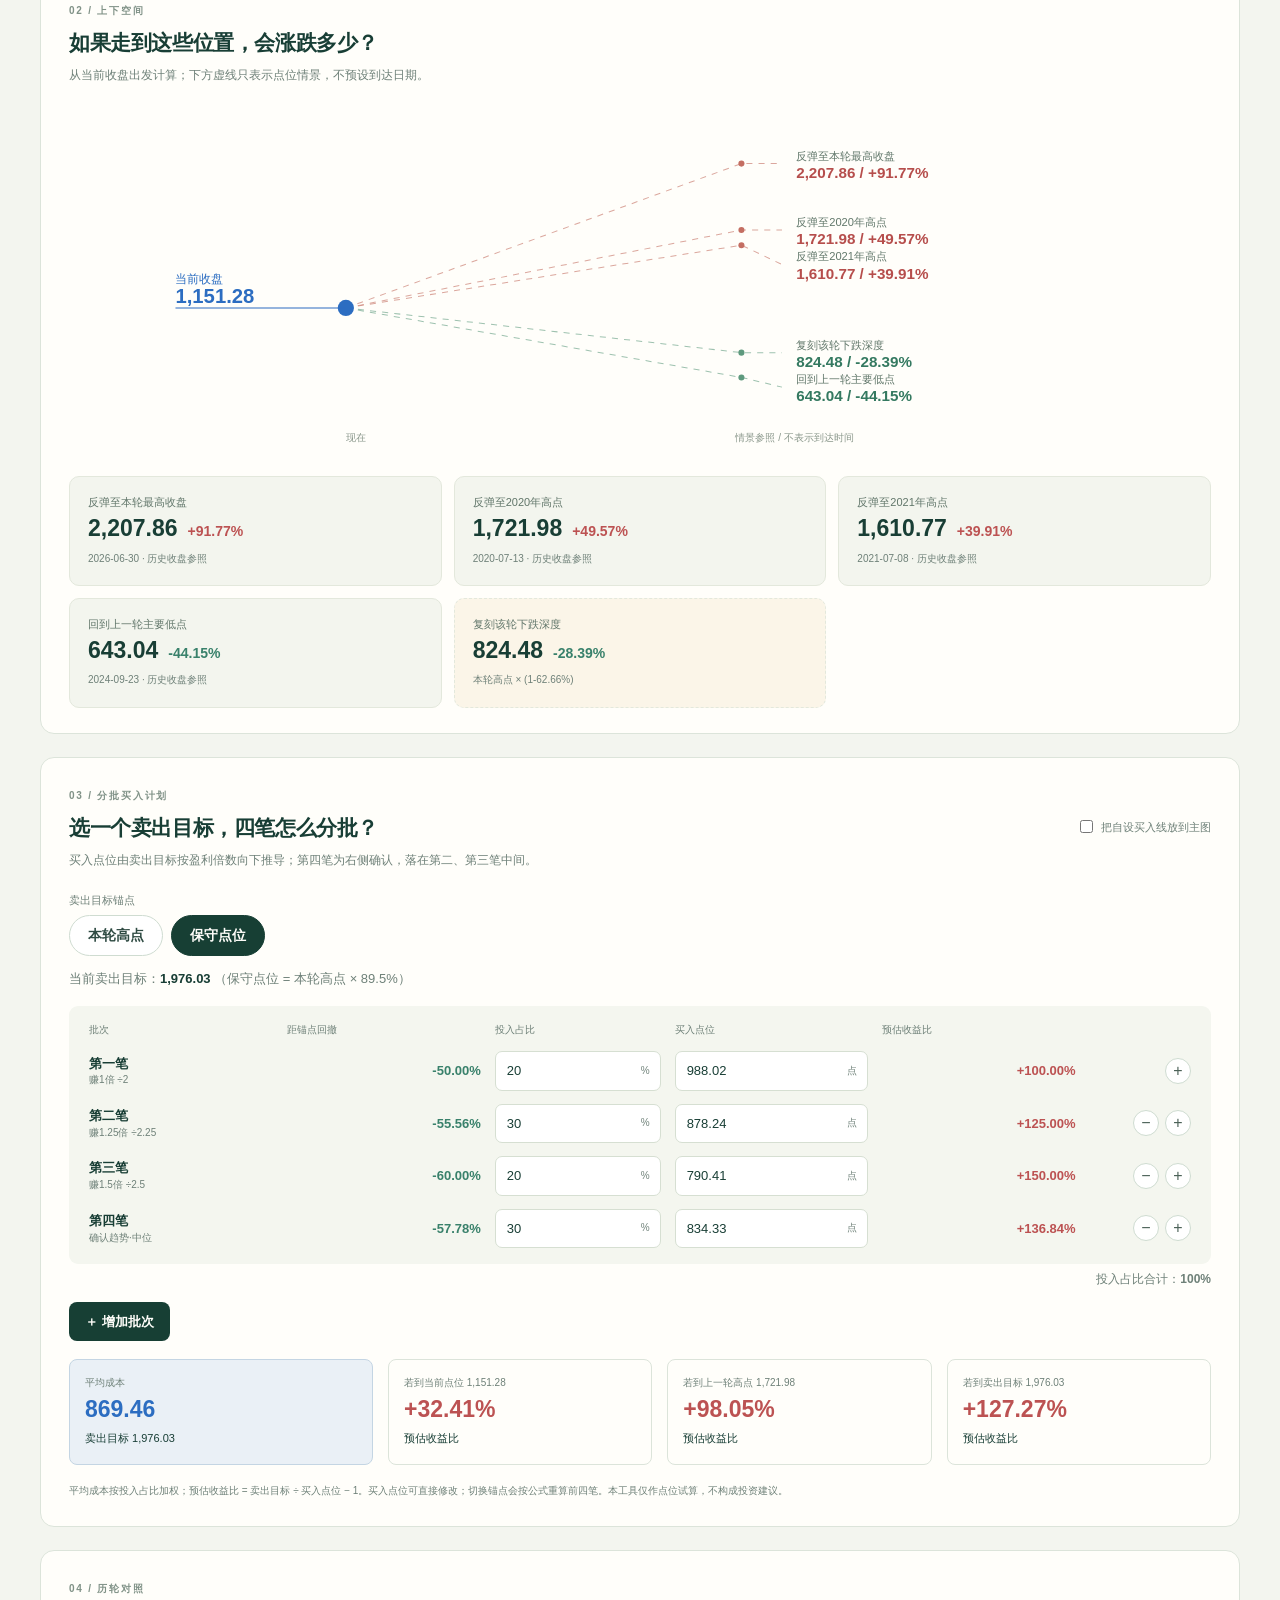
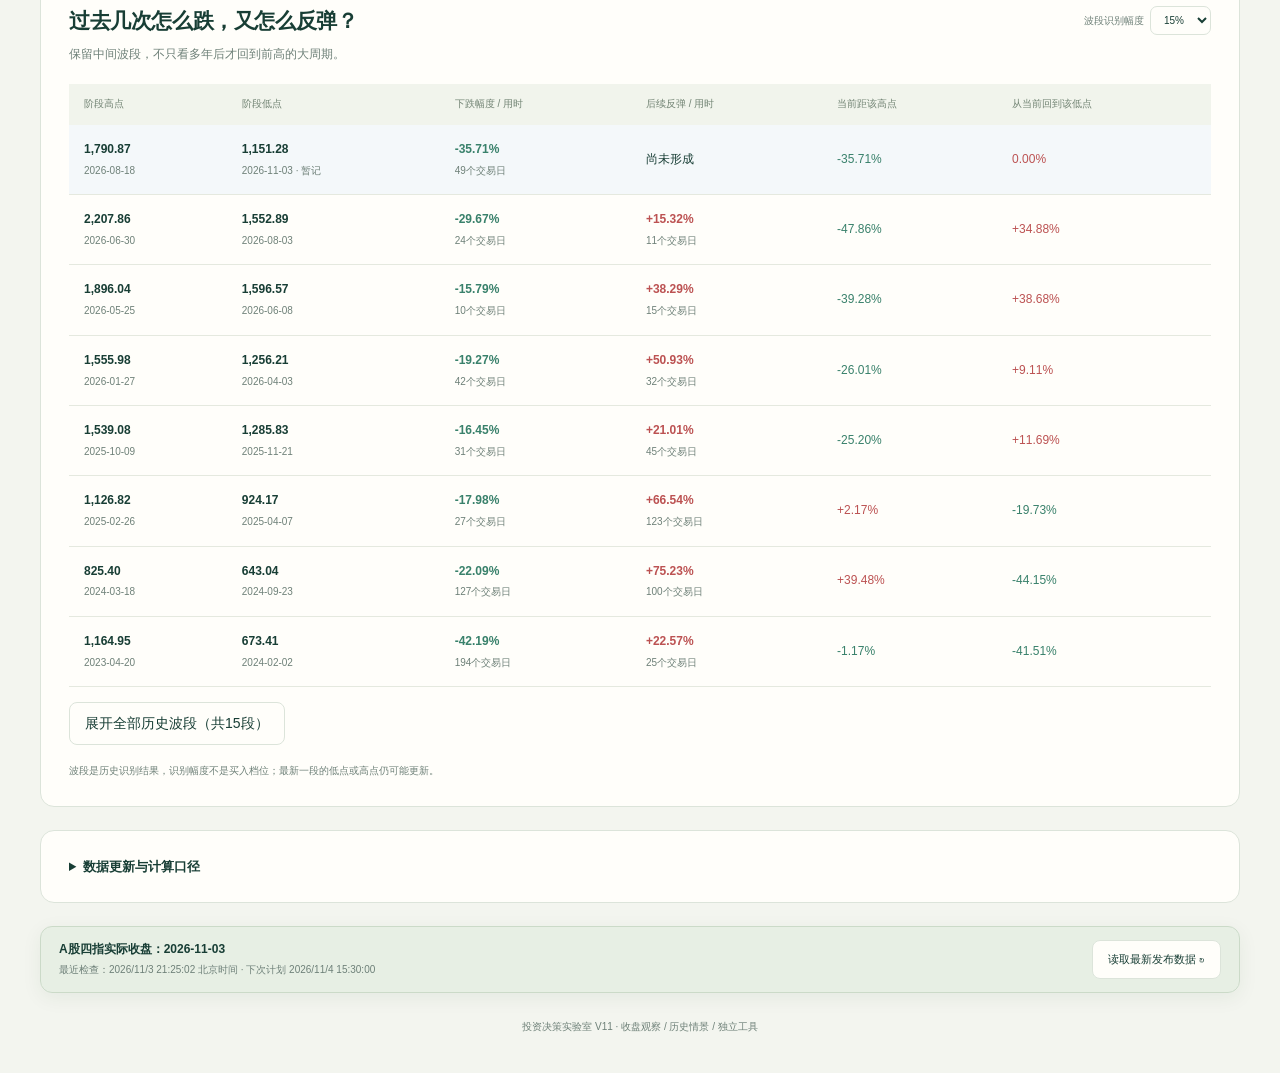
==== commit 5cbb076b: "bump 静态资源版本号修复缓存导致的空白" ====
--- a/index.html
+++ b/index.html
@@ -1,4 +1,4 @@
-<!doctype html><html lang="zh-CN"><head><meta charset="utf-8"><meta name="viewport" content="width=device-width,initial-scale=1"><title>投资决策实验室 · V11</title><link rel="stylesheet" href="map-style.css?v=20261103r1"></head><body>
+<!doctype html><html lang="zh-CN"><head><meta charset="utf-8"><meta name="viewport" content="width=device-width,initial-scale=1"><title>投资决策实验室 · V11</title><link rel="stylesheet" href="map-style.css?v=20261103r2"></head><body>
 <header><a class="brand" href="#"><span class="brand-icon">↗</span><span>投资决策实验室<small>V11 / 历史位置与回撤情景</small></span></a><div class="status-pill"><i></i><span id="serviceState">正在连接每日收盘数据</span></div></header>
 <main><nav class="main-nav" aria-label="主导航"><button data-page="indices" class="active">指数看板</button><button data-page="sentiment">市场情绪</button><button data-page="tools">收益工具</button></nav><div id="indicesPage"><div class="market-switch" role="group" aria-label="市场选择"><button data-market="cn" class="active">A股 · 四指数</button><button data-market="us">美股 · 两指数</button><span id="marketNote">历史高低点对照 · 均为价格指数</span></div><section class="intro"><div><span class="eyebrow">PRICE POSITION / 只看点位</span><h1>现在，在历史的什么位置？</h1><p id="introText">把这轮高点、过去高点和低点放在同一张图上，推演上下空间。</p></div><label class="index-picker">选择观察指数<select id="indexSelect" aria-label="选择观察指数"><option value="000688">科创50 · 000688</option><option value="000698">科创100 · 000698</option><option value="000699">科创200 · 000699</option><option value="399006">创业板指 · 399006</option></select></label></section>
 <section id="daily" class="daily"></section><div id="metrics" class="metrics"></div>
@@ -8,4 +8,4 @@
 <section class="panel" id="usEvidence" hidden></section><section class="panel"><div class="section-head"><div><span class="eyebrow">04 / 历轮对照</span><h2>过去几次怎么跌，又怎么反弹？</h2><p>保留中间波段，不只看多年后才回到前高的大周期。</p></div><label class="small-select">波段识别幅度<select id="waveSize"><option value="0.1">10%</option><option value="0.15" selected>15%</option><option value="0.2">20%</option></select></label></div><div id="historyTable" class="table-scroll"></div><p class="chart-note">波段是历史识别结果，识别幅度不是买入档位；最新一段的低点或高点仍可能更新。</p></section>
 <details class="panel sources"><summary>数据更新与计算口径</summary><div id="sourceDetails"></div><p>A股收盘后半小时（北京时间15:30）检查；美股按交易日历的实际收盘后半小时检查，自动区分夏令时、冬令时和提前收市。</p><p>任务排队、数据源延迟会影响到达时间，页面保留真实收盘日期及错误状态。美股情景只平移历史跌幅，不预测最低点、收益或到达日期。普通／深度／恐慌是观察分类，不是已验证的买入信号。</p><p>A股四指数均为价格指数；创业板的2024年低点、2018年低点和2012年极端低点分别标注。所有金额试算均不计交易佣金。</p></details><div class="update-bar"><div><b id="updateLabel">读取数据中</b><small id="checkedLabel"></small></div><button id="refreshButton">检查最新收盘 ↻</button></div></div><section id="legacyPage" hidden><iframe id="legacyFrame" title="市场情绪与收益工具" sandbox="allow-scripts allow-same-origin allow-downloads"></iframe></section><footer>投资决策实验室 V11 · 收盘观察 / 历史情景 / 独立工具</footer></main>
 <dialog id="zoom"><div class="dialog-head"><h2 id="zoomTitle"></h2><button id="closeZoom" aria-label="关闭放大图表">关闭 ×</button></div><div id="zoomPlot"></div><p class="chart-tip" id="zoomTip"></p></dialog>
-<script src="price-core.js?v=20261103r1"></script><script src="wave-core.js?v=20261103r1"></script><script src="seed.js?v=20261103r1"></script><script src="price-view.js?v=20261103r1"></script></body></html>
+<script src="price-core.js?v=20261103r2"></script><script src="wave-core.js?v=20261103r2"></script><script src="seed.js?v=20261103r2"></script><script src="price-view.js?v=20261103r2"></script></body></html>
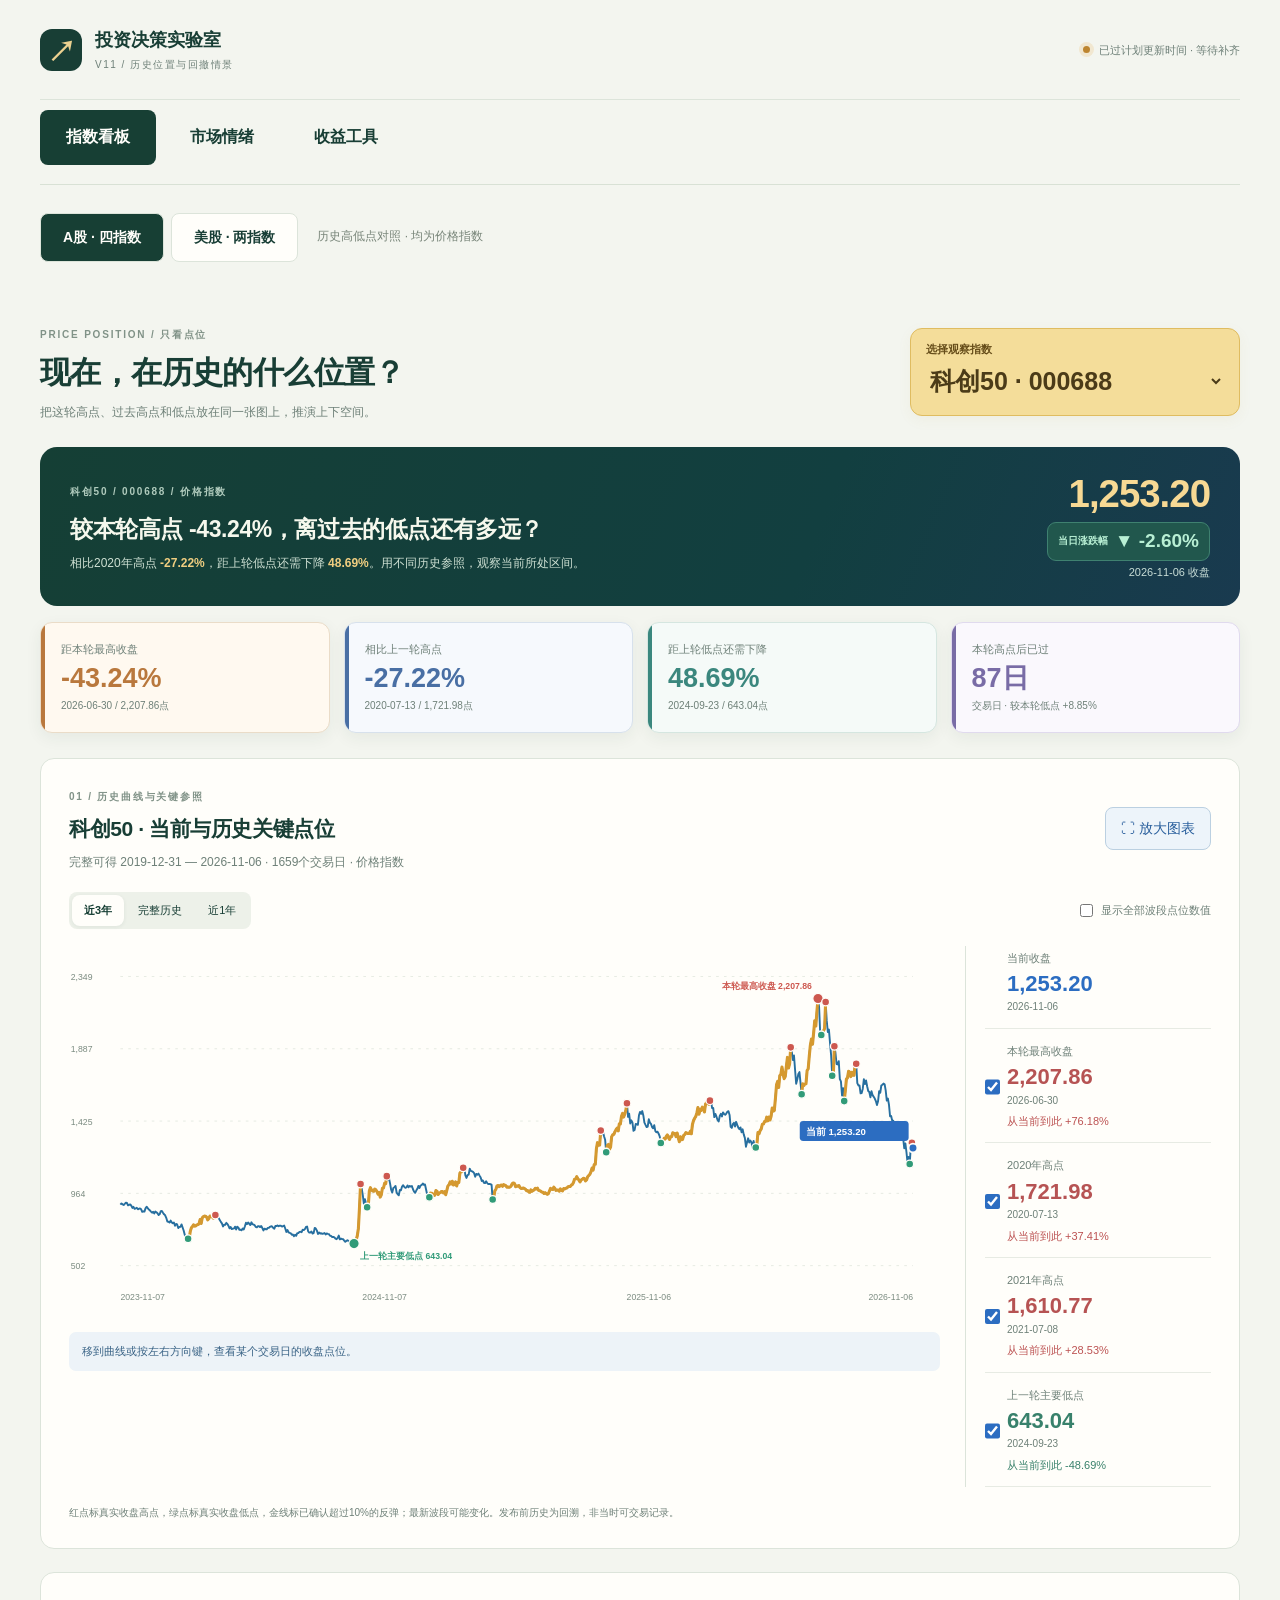
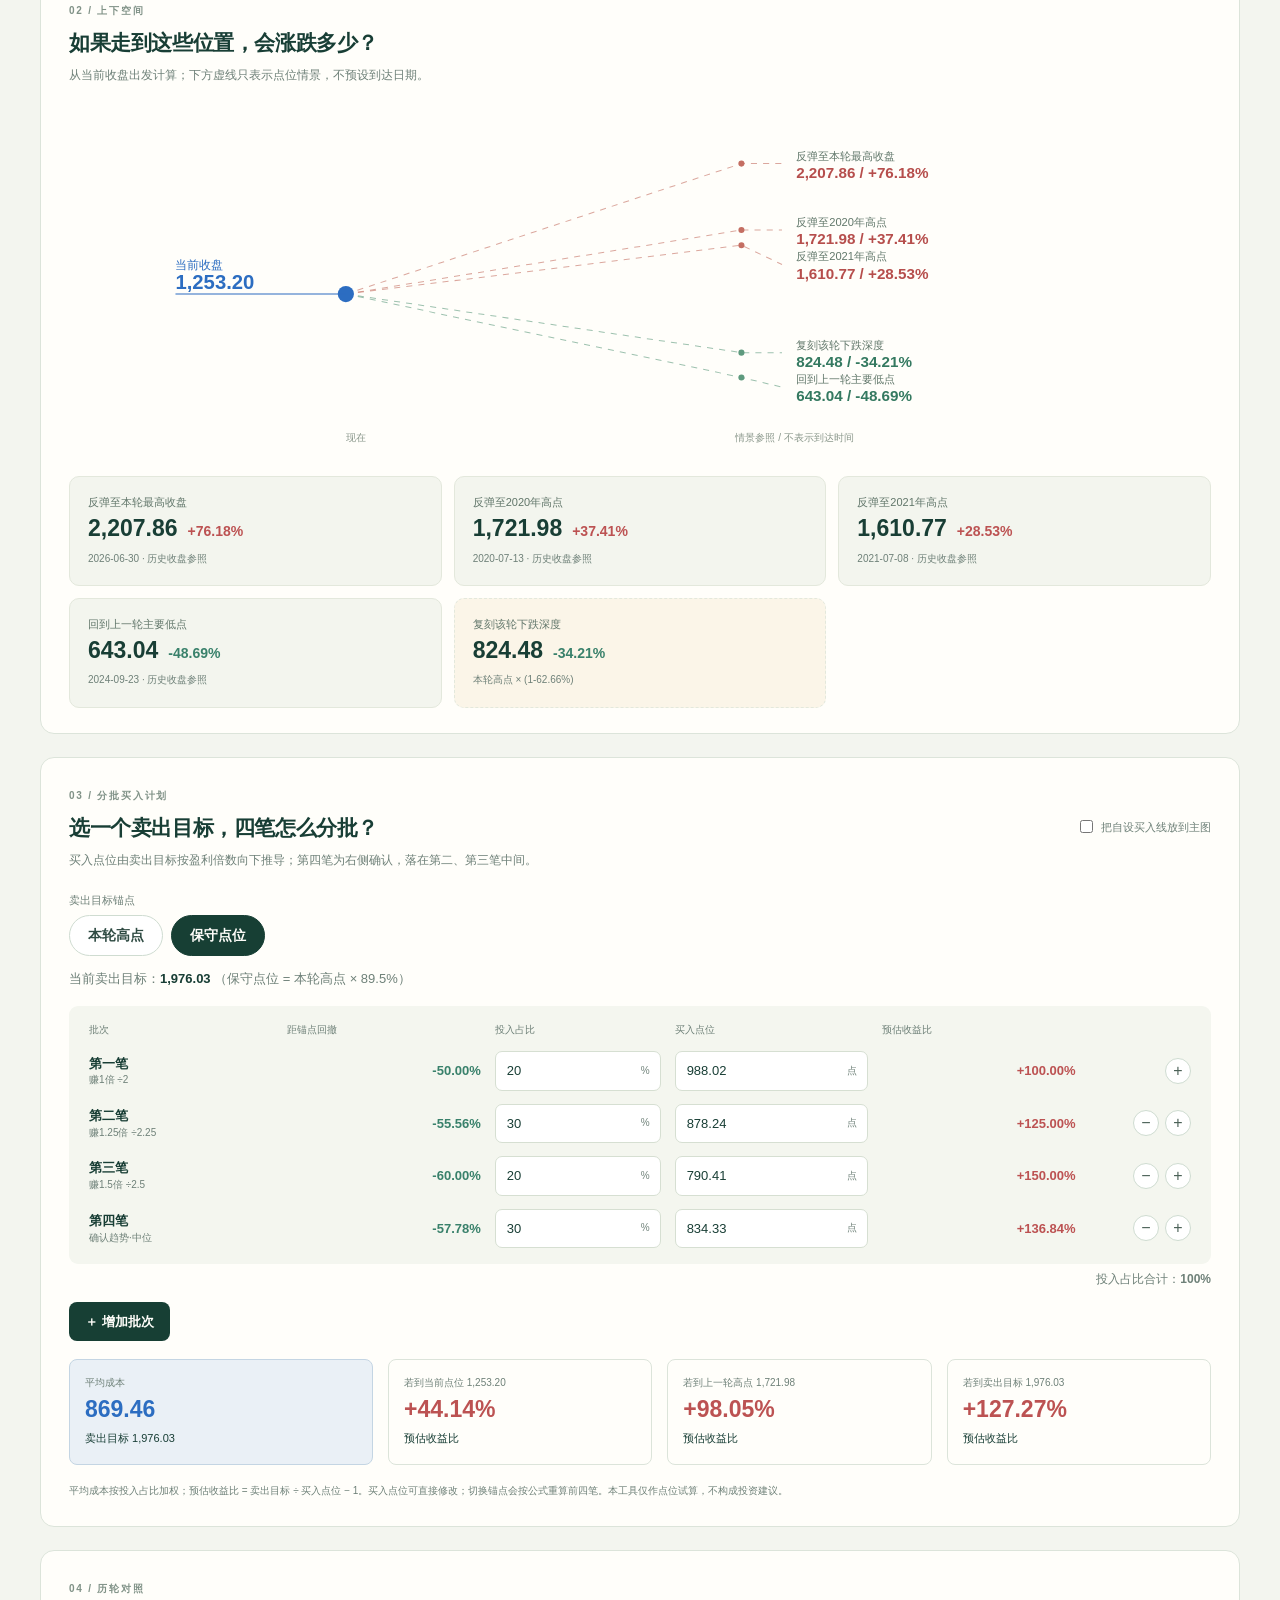
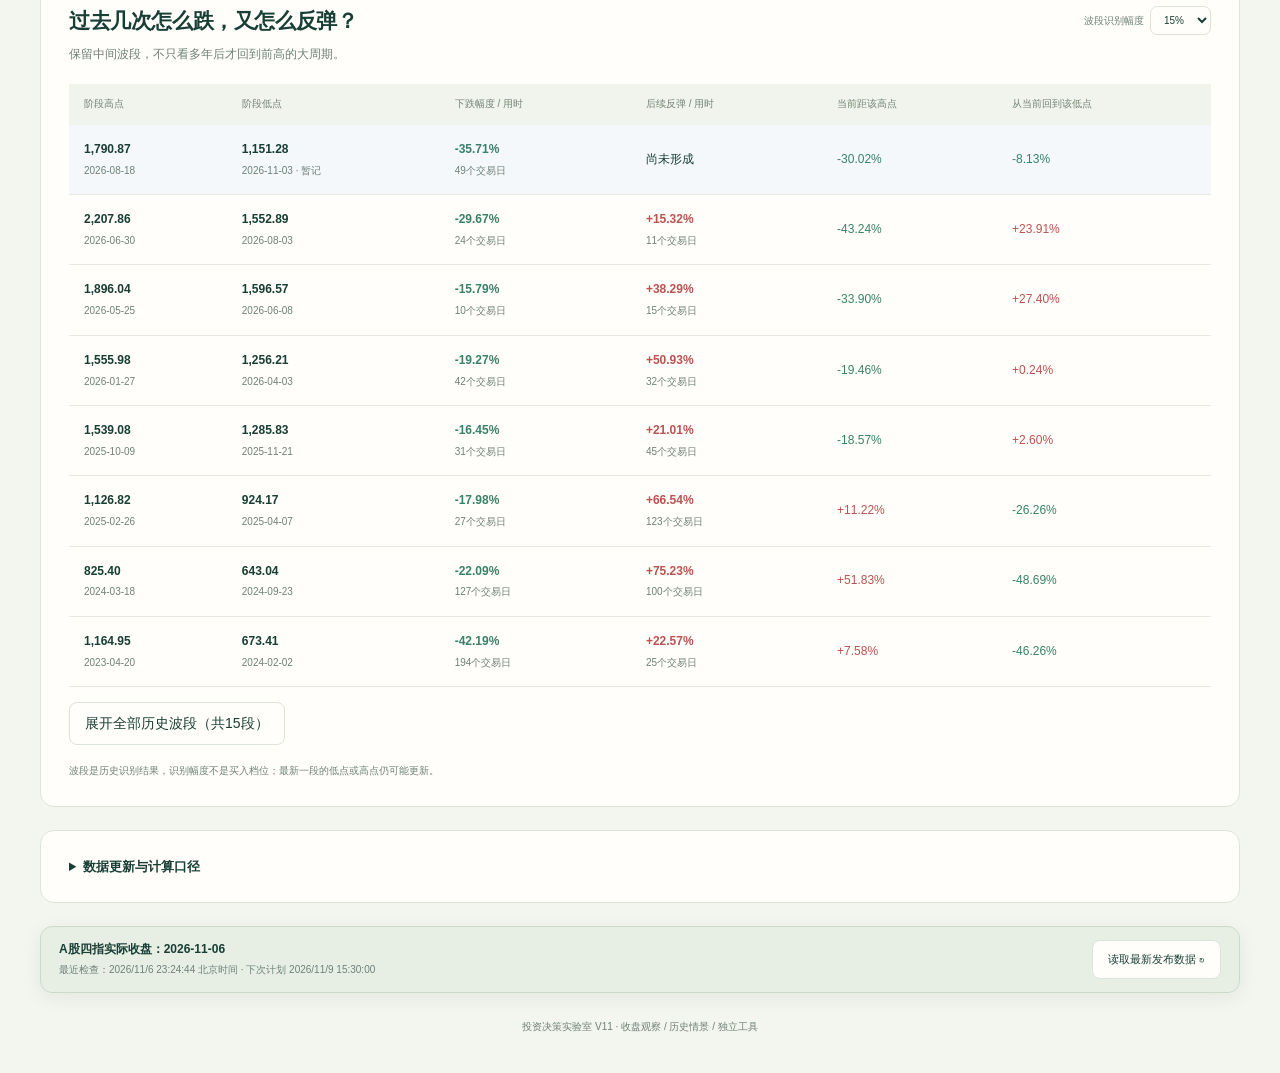
==== commit bcce9620: "fix: read fresh market data before Pages deployment" ====
--- a/index.html
+++ b/index.html
@@ -8,4 +8,4 @@
 <section class="panel" id="usEvidence" hidden></section><section class="panel"><div class="section-head"><div><span class="eyebrow">04 / 历轮对照</span><h2>过去几次怎么跌，又怎么反弹？</h2><p>保留中间波段，不只看多年后才回到前高的大周期。</p></div><label class="small-select">波段识别幅度<select id="waveSize"><option value="0.1">10%</option><option value="0.15" selected>15%</option><option value="0.2">20%</option></select></label></div><div id="historyTable" class="table-scroll"></div><p class="chart-note">波段是历史识别结果，识别幅度不是买入档位；最新一段的低点或高点仍可能更新。</p></section>
 <details class="panel sources"><summary>数据更新与计算口径</summary><div id="sourceDetails"></div><p>A股收盘后半小时（北京时间15:30）检查；美股按交易日历的实际收盘后半小时检查，自动区分夏令时、冬令时和提前收市。</p><p>任务排队、数据源延迟会影响到达时间，页面保留真实收盘日期及错误状态。美股情景只平移历史跌幅，不预测最低点、收益或到达日期。普通／深度／恐慌是观察分类，不是已验证的买入信号。</p><p>A股四指数均为价格指数；创业板的2024年低点、2018年低点和2012年极端低点分别标注。所有金额试算均不计交易佣金。</p></details><div class="update-bar"><div><b id="updateLabel">读取数据中</b><small id="checkedLabel"></small></div><button id="refreshButton">检查最新收盘 ↻</button></div></div><section id="legacyPage" hidden><iframe id="legacyFrame" title="市场情绪与收益工具" sandbox="allow-scripts allow-same-origin allow-downloads"></iframe></section><footer>投资决策实验室 V11 · 收盘观察 / 历史情景 / 独立工具</footer></main>
 <dialog id="zoom"><div class="dialog-head"><h2 id="zoomTitle"></h2><button id="closeZoom" aria-label="关闭放大图表">关闭 ×</button></div><div id="zoomPlot"></div><p class="chart-tip" id="zoomTip"></p></dialog>
-<script src="price-core.js?v=20261103r2"></script><script src="wave-core.js?v=20261103r2"></script><script src="seed.js?v=20261103r2"></script><script src="price-view.js?v=20261103r2"></script></body></html>
+<script src="price-core.js?v=20261103r2"></script><script src="wave-core.js?v=20261103r2"></script><script src="seed.js?v=20261103r2"></script><script src="price-view.js?v=20261106r1"></script></body></html>
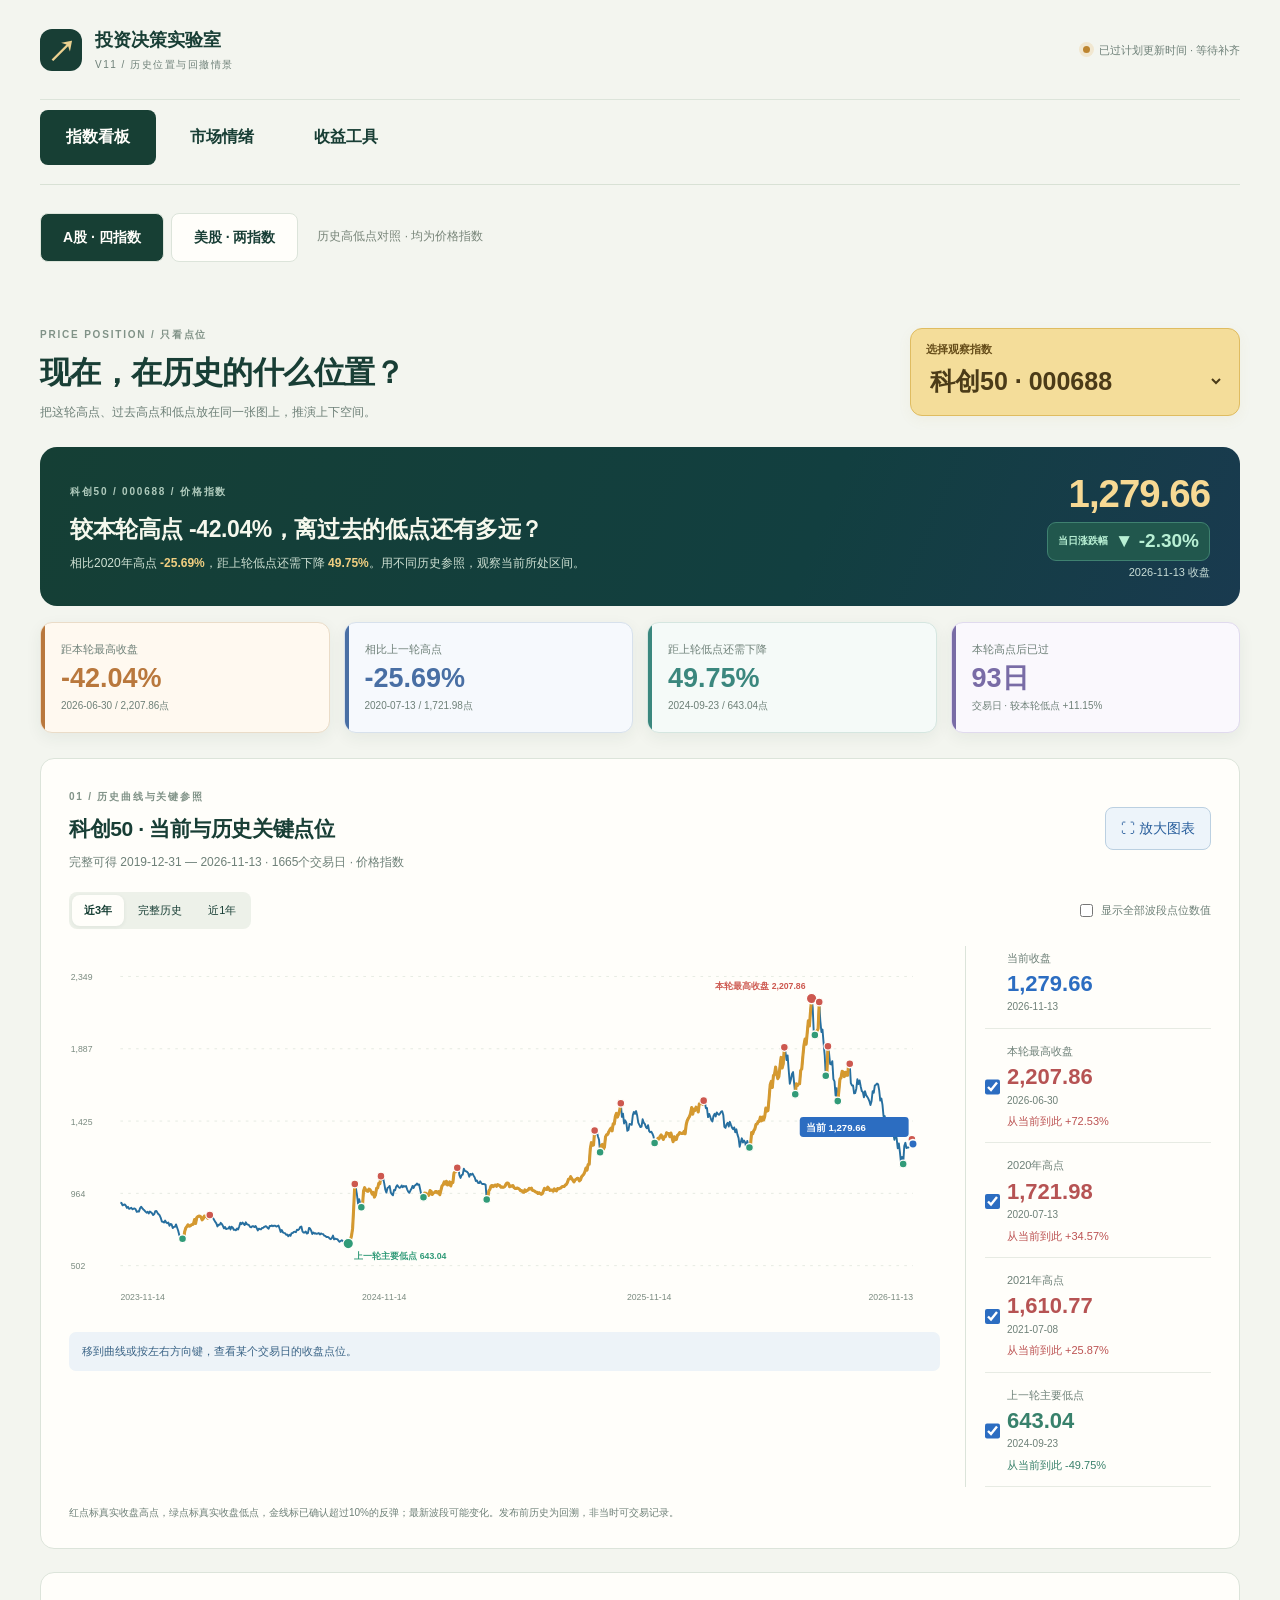
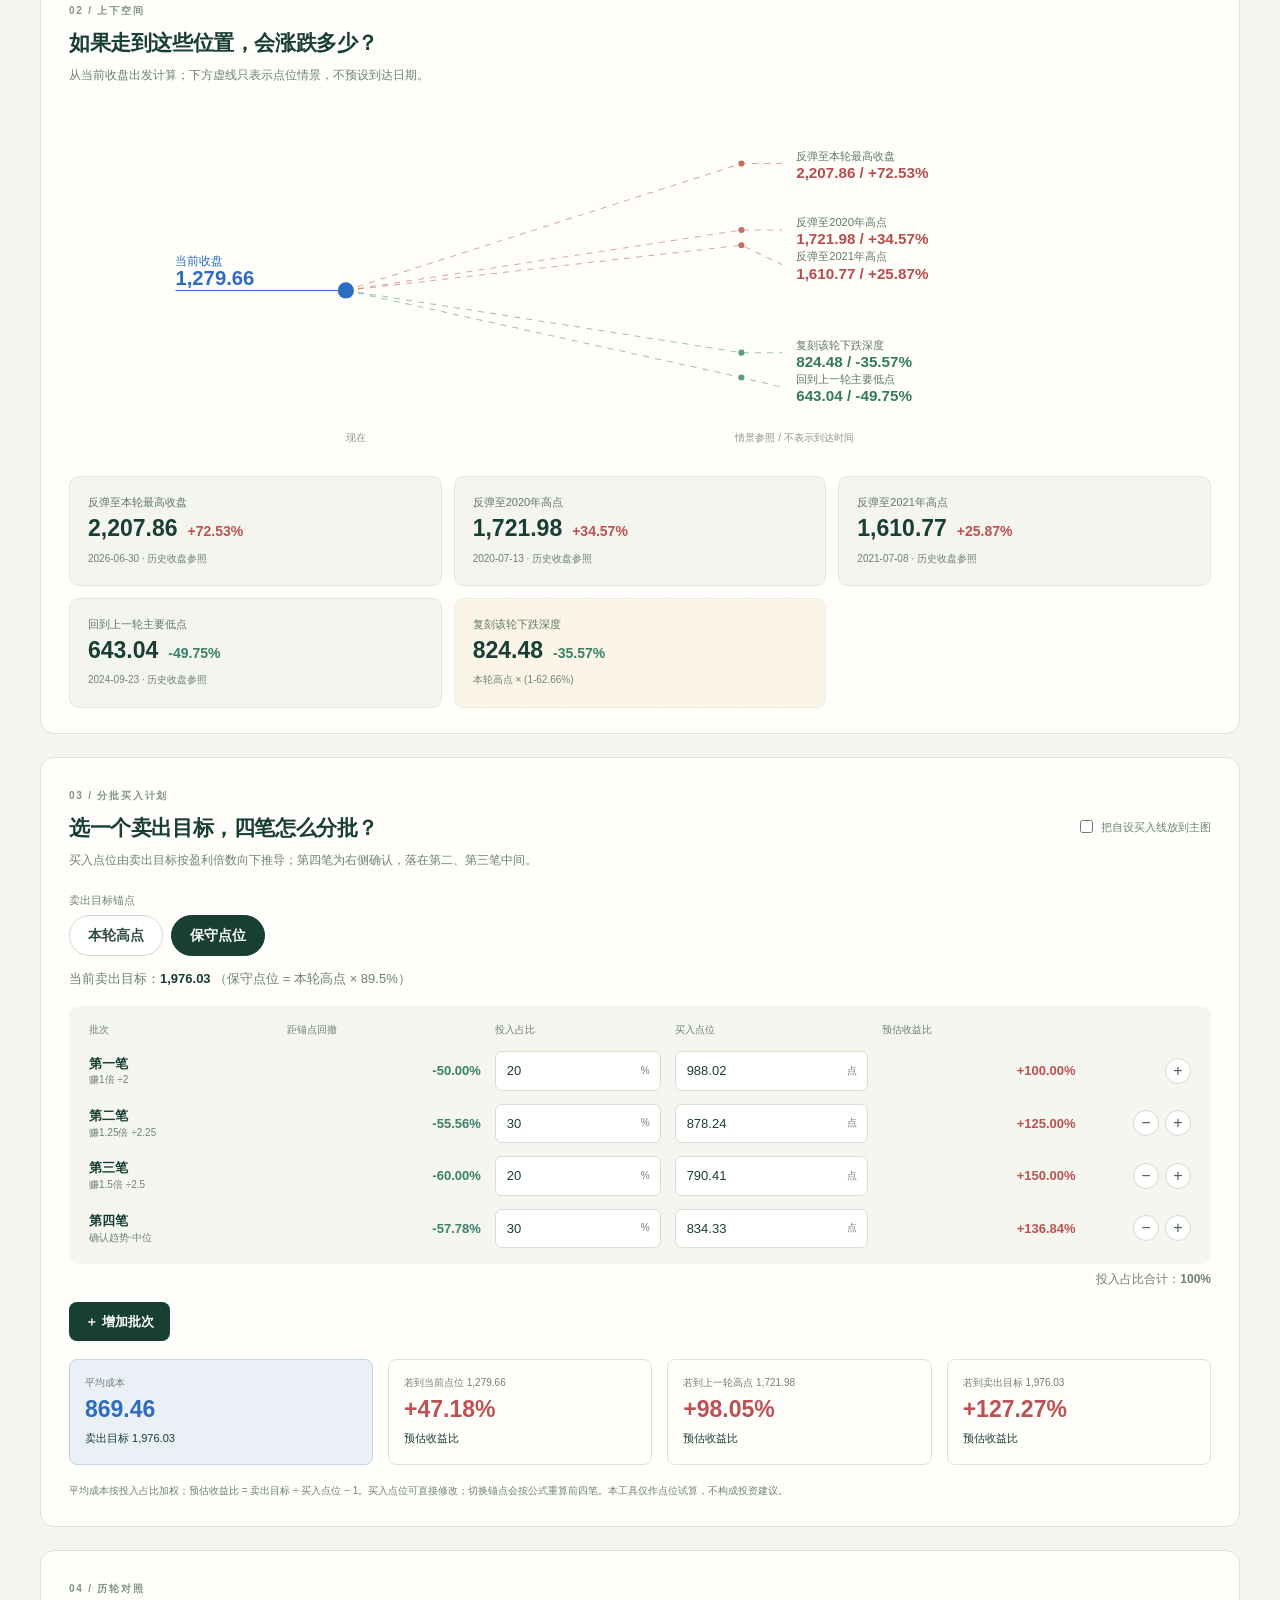
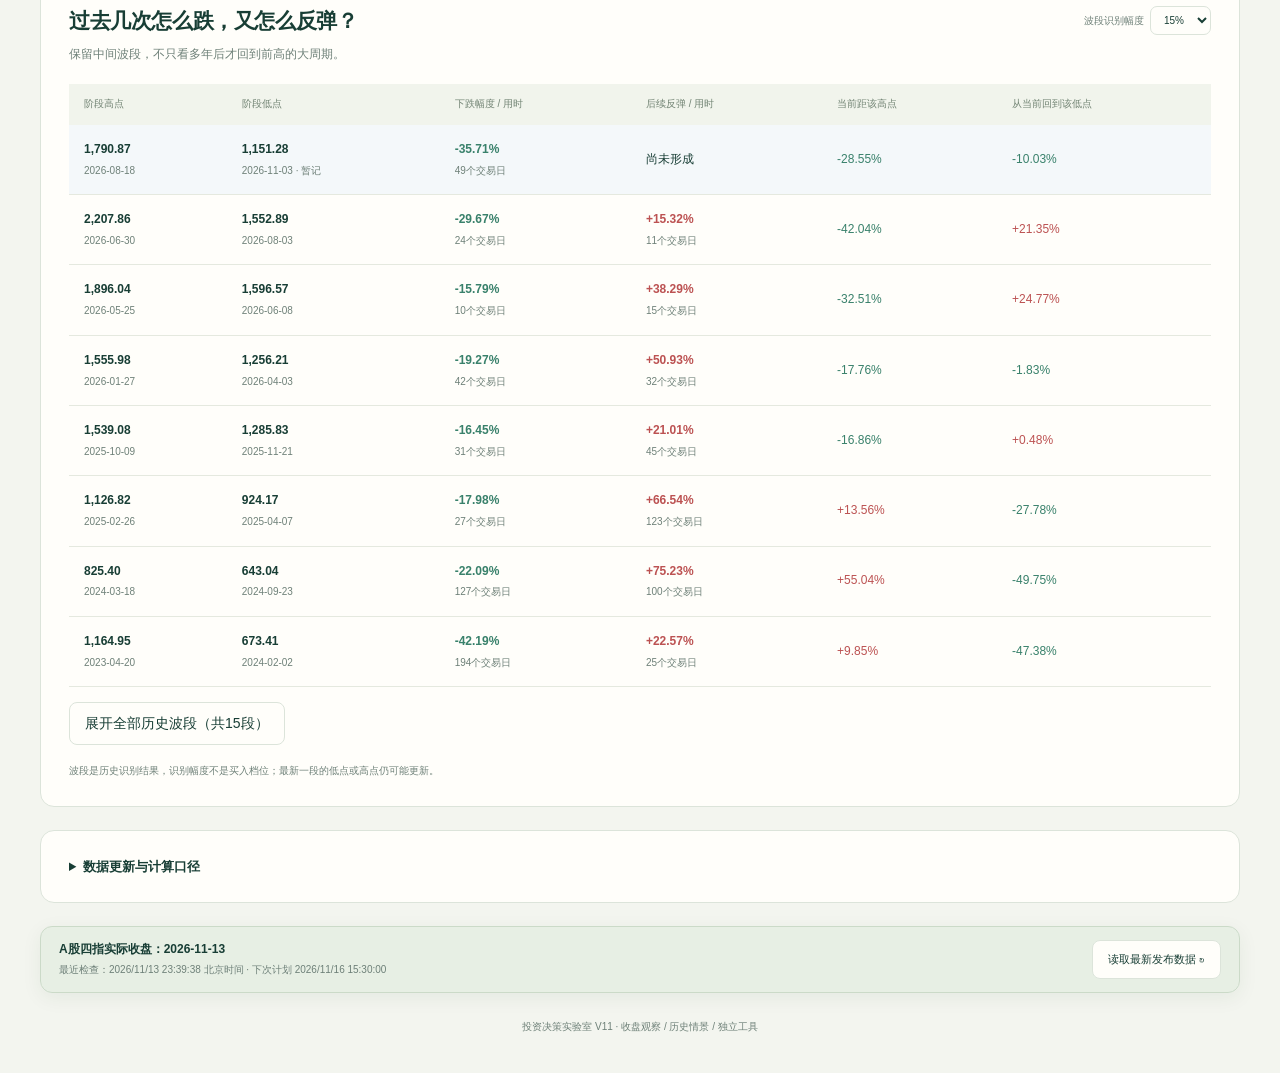
==== commit 7e55b90a: "bump legacy与price-view版本号，强制刷新科创50指数收益改动" ====
--- a/index.html
+++ b/index.html
@@ -8,4 +8,4 @@
 <section class="panel" id="usEvidence" hidden></section><section class="panel"><div class="section-head"><div><span class="eyebrow">04 / 历轮对照</span><h2>过去几次怎么跌，又怎么反弹？</h2><p>保留中间波段，不只看多年后才回到前高的大周期。</p></div><label class="small-select">波段识别幅度<select id="waveSize"><option value="0.1">10%</option><option value="0.15" selected>15%</option><option value="0.2">20%</option></select></label></div><div id="historyTable" class="table-scroll"></div><p class="chart-note">波段是历史识别结果，识别幅度不是买入档位；最新一段的低点或高点仍可能更新。</p></section>
 <details class="panel sources"><summary>数据更新与计算口径</summary><div id="sourceDetails"></div><p>A股收盘后半小时（北京时间15:30）检查；美股按交易日历的实际收盘后半小时检查，自动区分夏令时、冬令时和提前收市。</p><p>任务排队、数据源延迟会影响到达时间，页面保留真实收盘日期及错误状态。美股情景只平移历史跌幅，不预测最低点、收益或到达日期。普通／深度／恐慌是观察分类，不是已验证的买入信号。</p><p>A股四指数均为价格指数；创业板的2024年低点、2018年低点和2012年极端低点分别标注。所有金额试算均不计交易佣金。</p></details><div class="update-bar"><div><b id="updateLabel">读取数据中</b><small id="checkedLabel"></small></div><button id="refreshButton">检查最新收盘 ↻</button></div></div><section id="legacyPage" hidden><iframe id="legacyFrame" title="市场情绪与收益工具" sandbox="allow-scripts allow-same-origin allow-downloads"></iframe></section><footer>投资决策实验室 V11 · 收盘观察 / 历史情景 / 独立工具</footer></main>
 <dialog id="zoom"><div class="dialog-head"><h2 id="zoomTitle"></h2><button id="closeZoom" aria-label="关闭放大图表">关闭 ×</button></div><div id="zoomPlot"></div><p class="chart-tip" id="zoomTip"></p></dialog>
-<script src="price-core.js?v=20261103r2"></script><script src="wave-core.js?v=20261103r2"></script><script src="seed.js?v=20261103r2"></script><script src="price-view.js?v=20261106r1"></script></body></html>
+<script src="price-core.js?v=20261103r2"></script><script src="wave-core.js?v=20261103r2"></script><script src="seed.js?v=20261103r2"></script><script src="price-view.js?v=20261115r1"></script></body></html>
